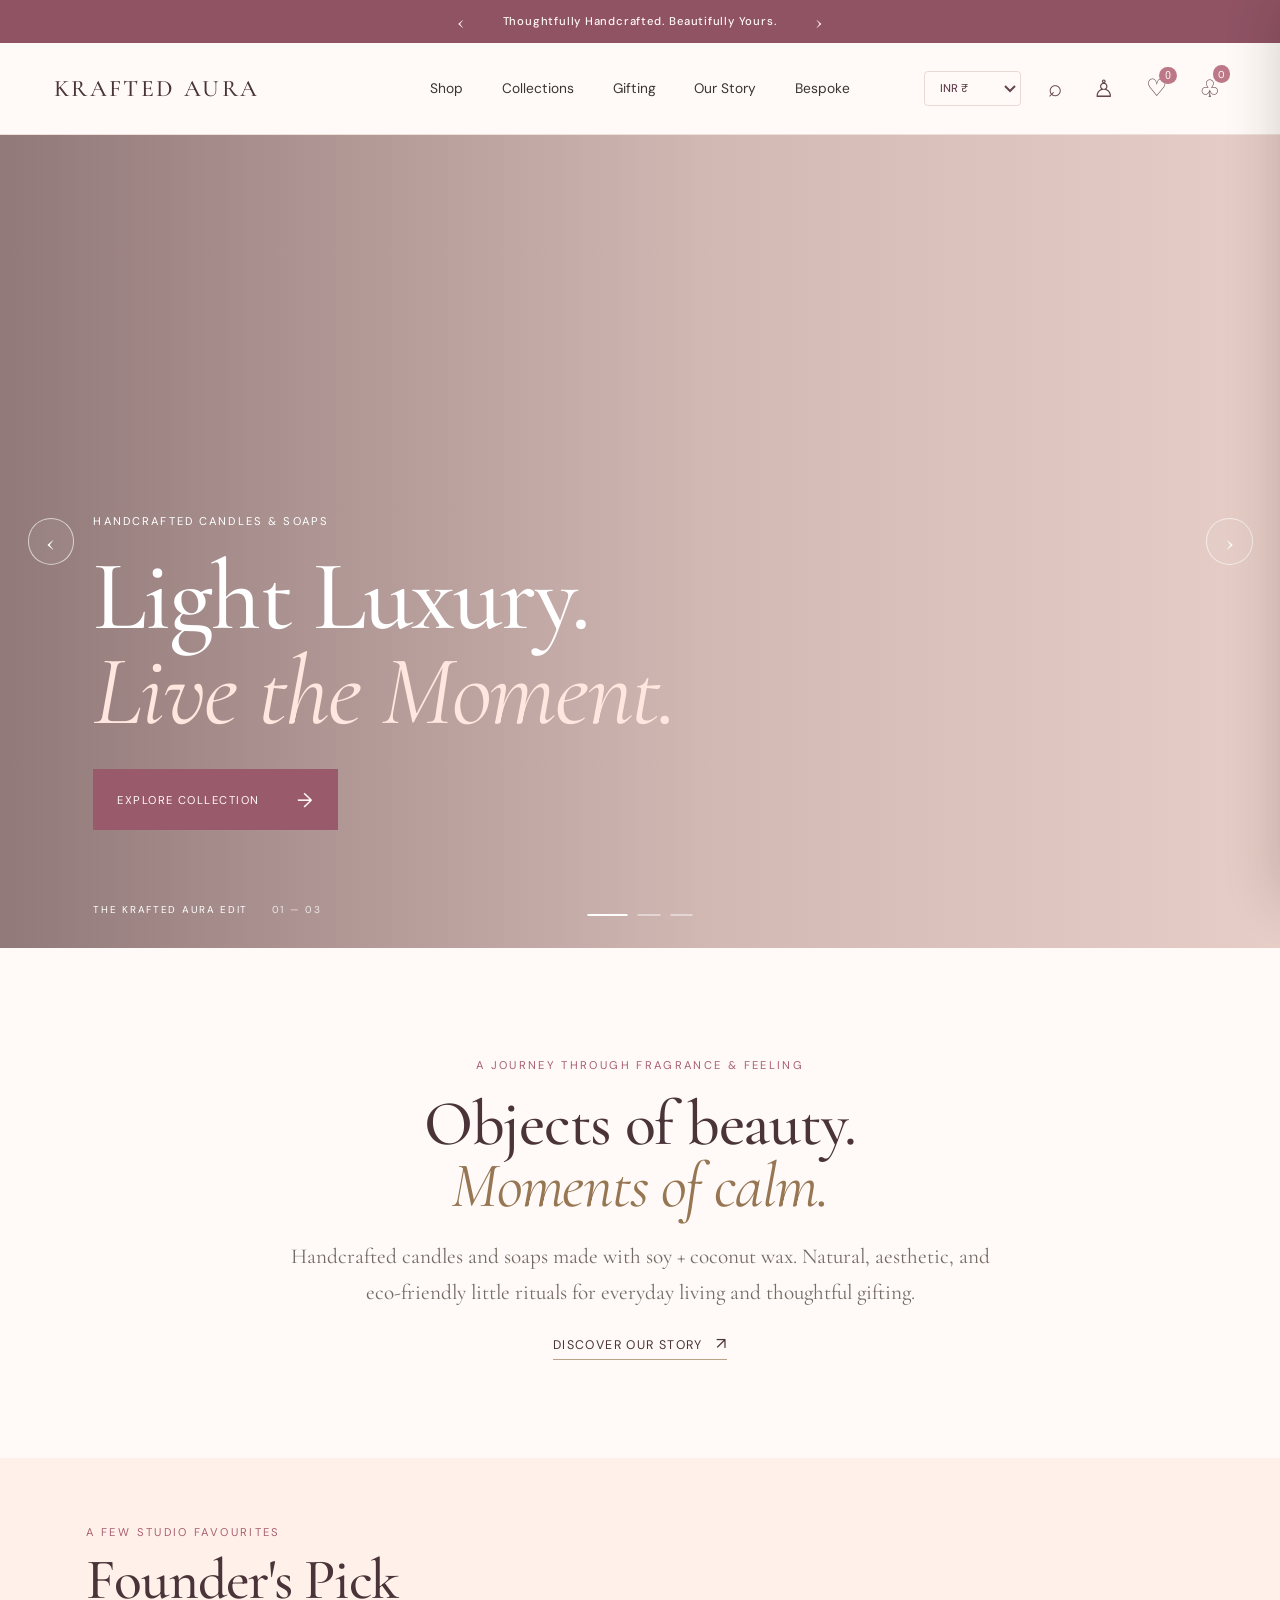
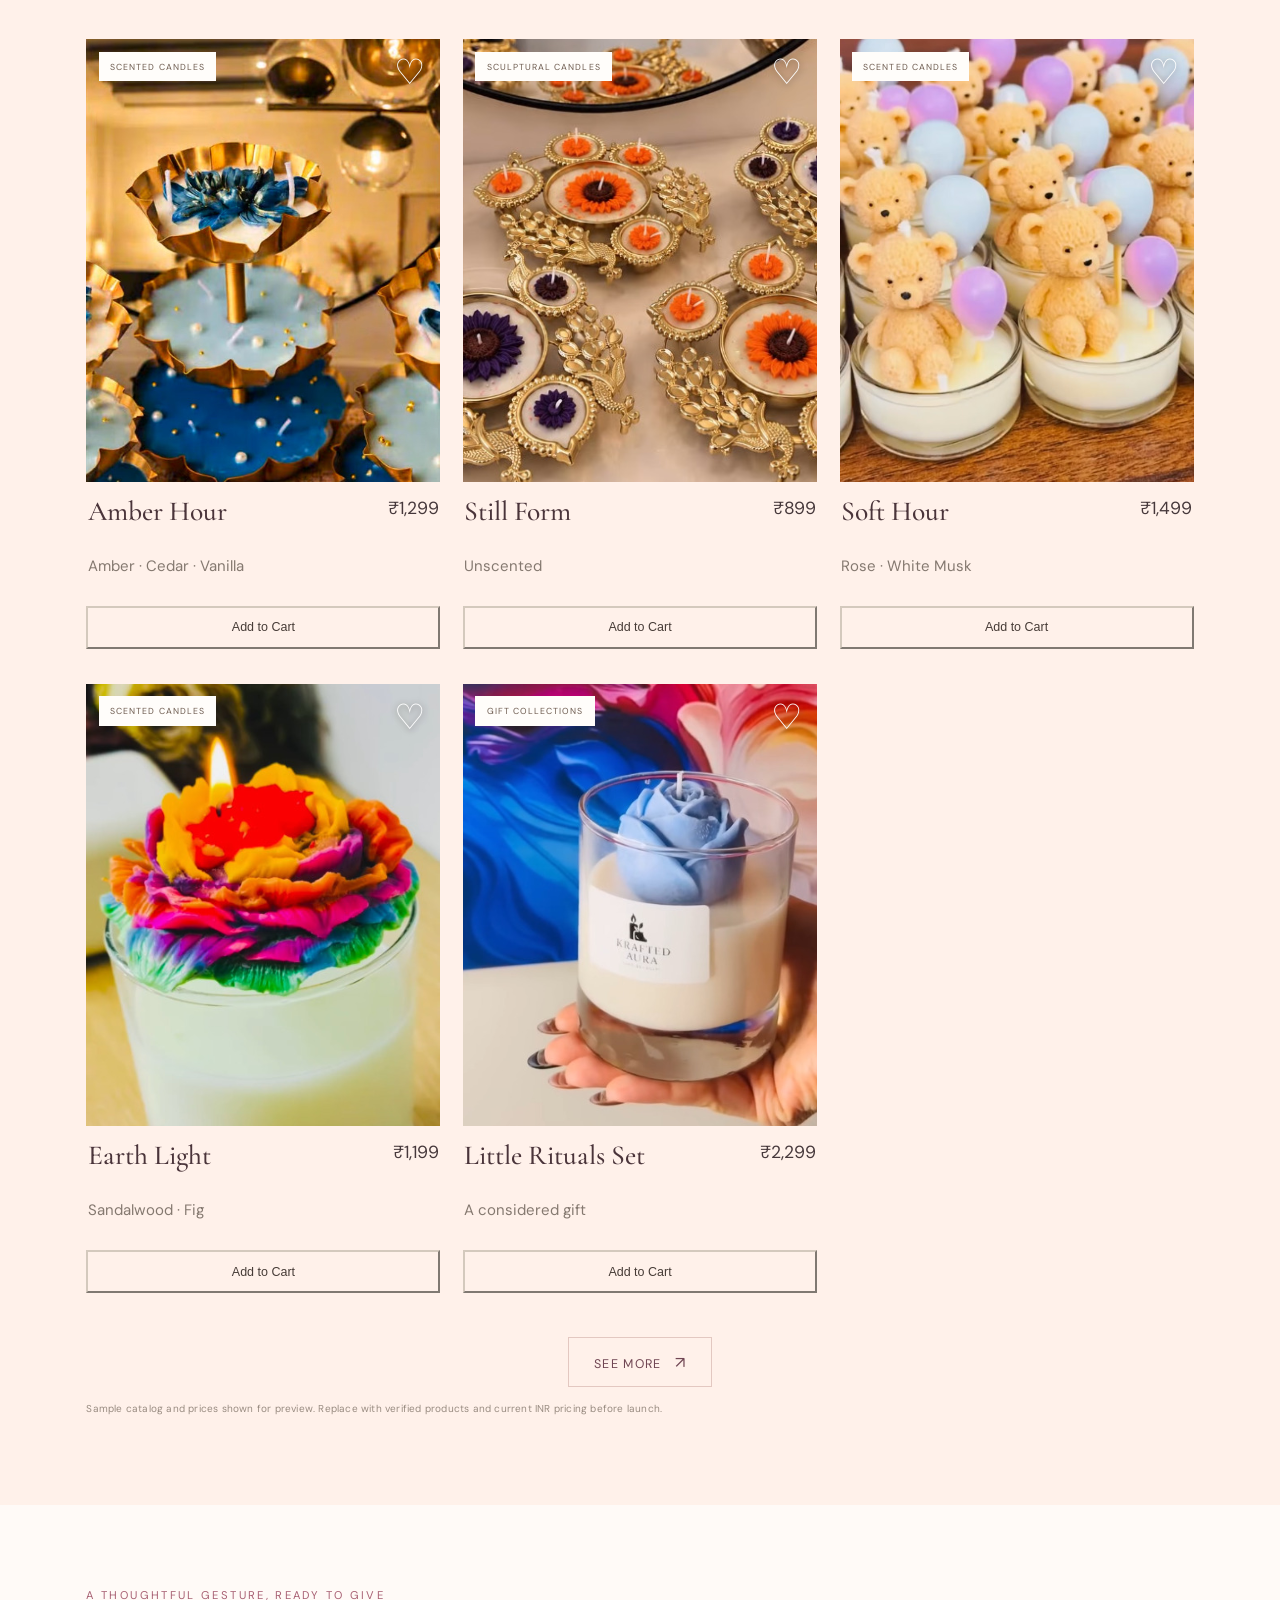
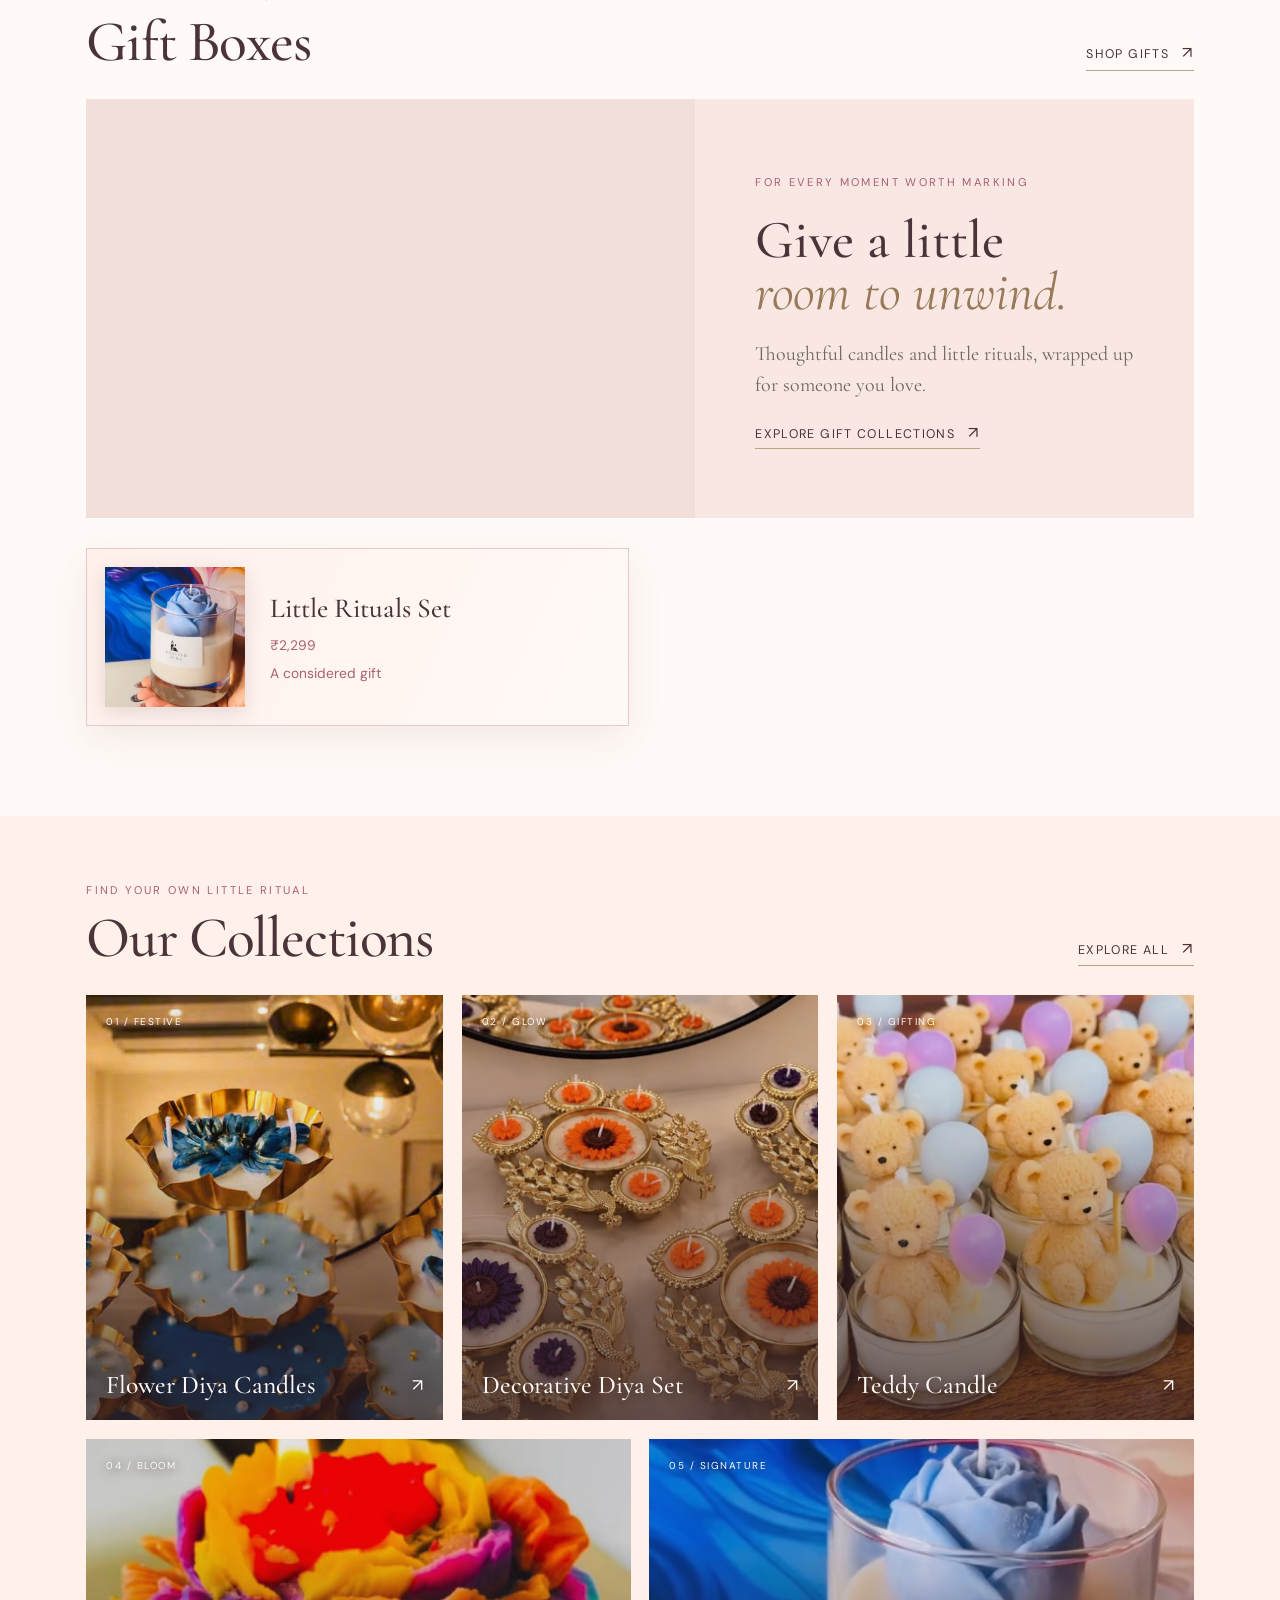
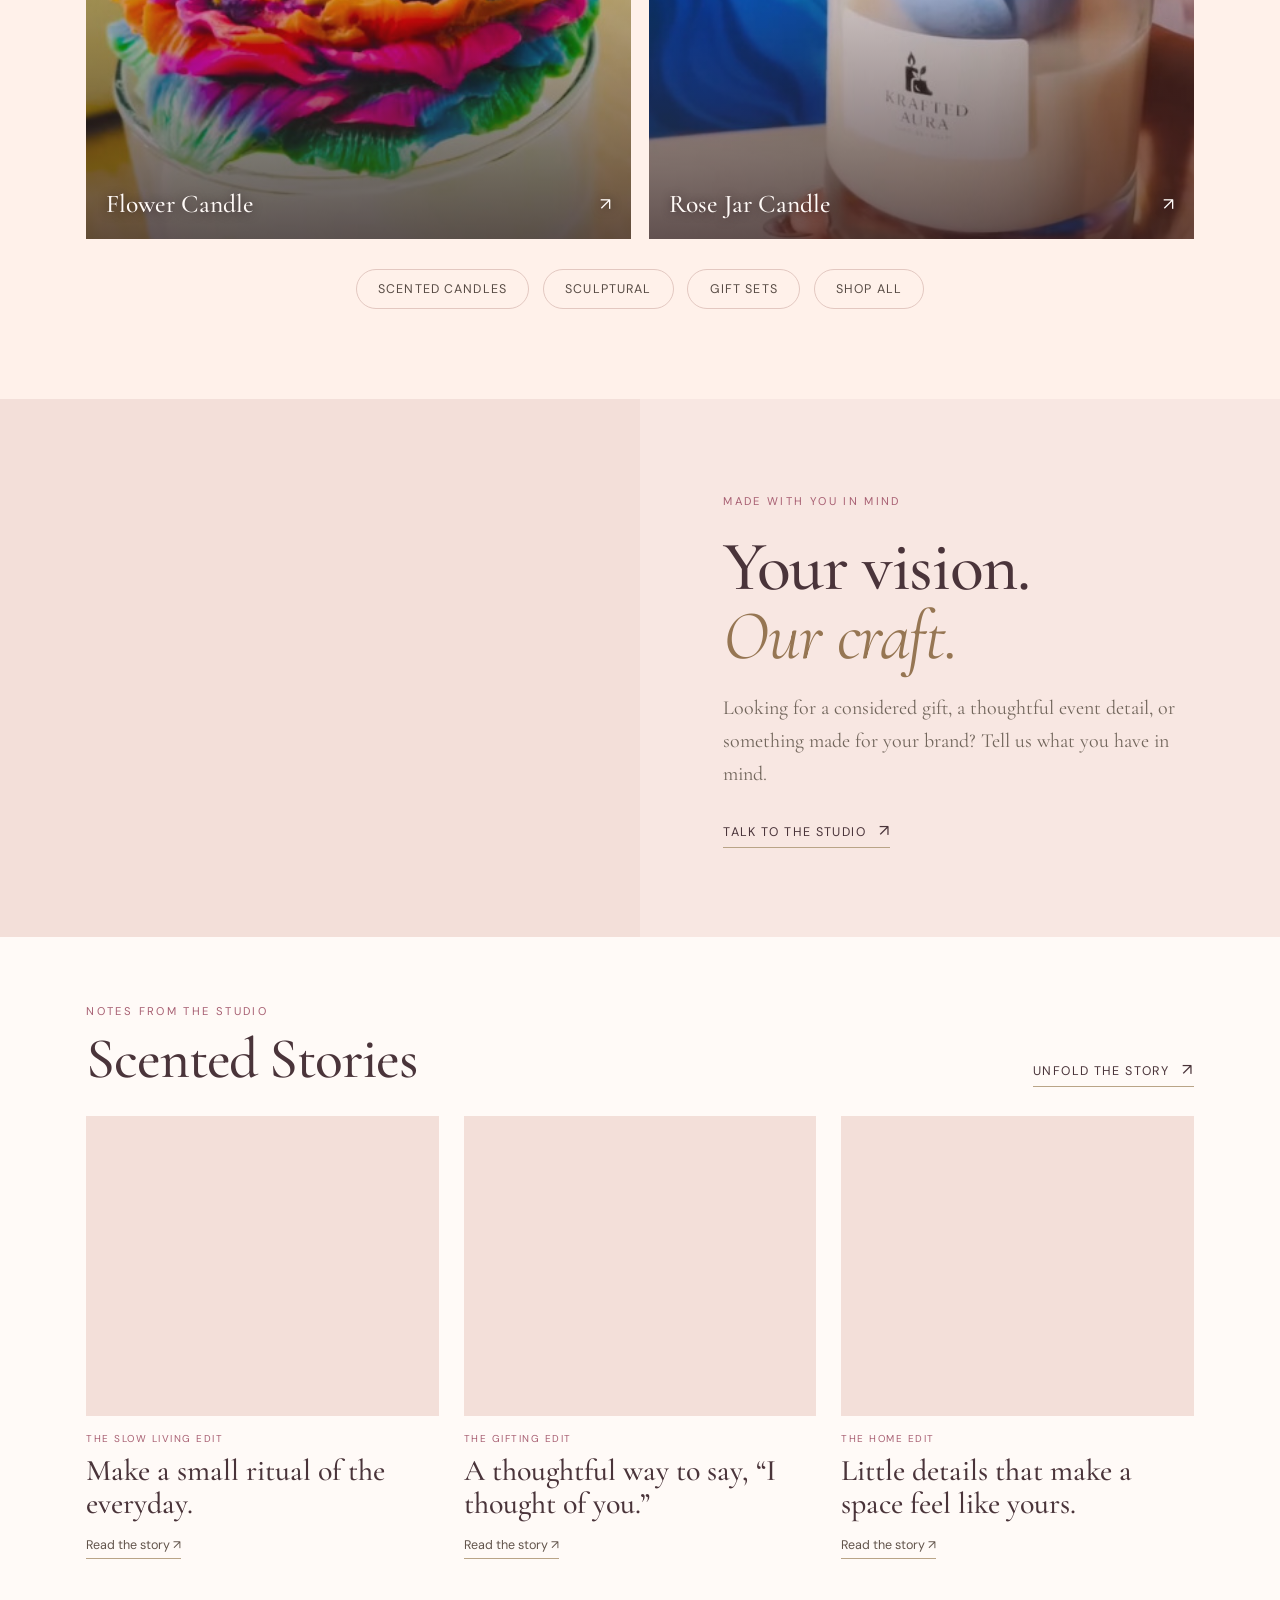
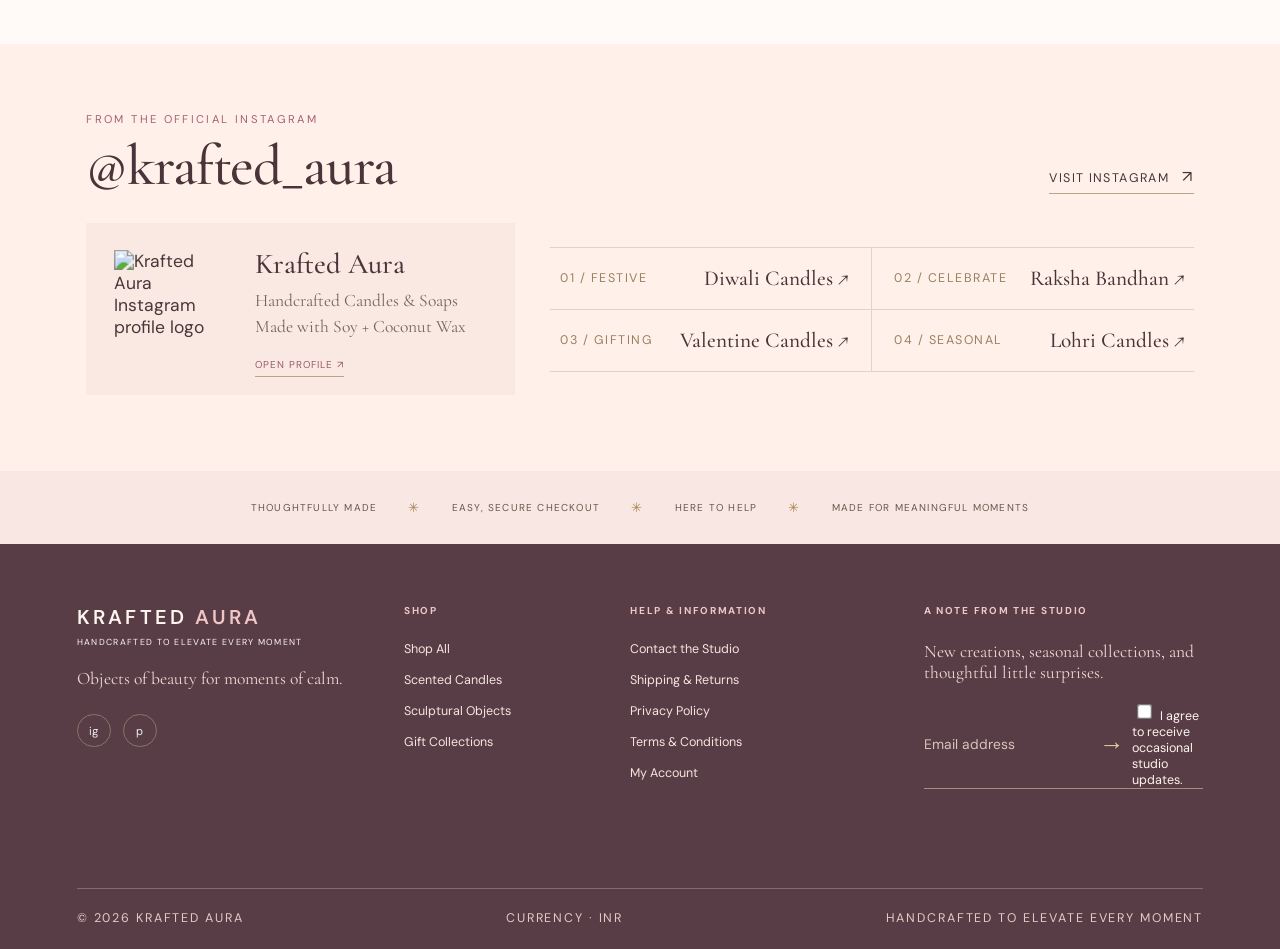
==== index.html @ 21a34f68 "Initial commit via Netlify [skip ci]" ====
<!doctype html>
<html lang="en"><head><meta charset="utf-8"><meta name="viewport" content="width=device-width,initial-scale=1"><meta name="theme-color" content="#fffdfa"><meta name="description" content="KRAFTED AURA candles and fragrance for beautiful spaces and meaningful moments."><title>KRAFTED AURA — Candles for the moments that matter</title><link rel="preconnect" href="https://fonts.googleapis.com"><link rel="preconnect" href="https://fonts.gstatic.com" crossorigin><link href="https://fonts.googleapis.com/css2?family=Cormorant+Garamond:wght@400;500;600&family=DM+Sans:wght@400;500;600&display=swap" rel="stylesheet"><link rel="stylesheet" href="styles.css"></head>
<body class="home-page">
  <div class="announcement"><button aria-label="Previous announcement">‹</button><span>Thoughtfully Handcrafted. Beautifully Yours.</span><button aria-label="Next announcement">›</button></div>
  <header class="nav-wrap"><button class="menu-toggle" aria-label="Open menu" aria-expanded="false">☰</button><a class="wordmark" href="index.html" aria-label="Krafted Aura home">KRAFTED <span>AURA</span></a><nav class="main-nav" aria-label="Main navigation"><a href="shop.html">Shop</a><a href="shop.html?category=Collections">Collections</a><a href="shop.html?category=Gift%20Collections">Gifting</a><a href="#story">Our Story</a><a href="#studio">Bespoke</a></nav><div class="nav-actions"><label class="currency-control"><span class="sr-only">Choose currency</span><select data-currency-switch aria-label="Choose currency"><option value="INR">INR ₹</option><option value="CAD">CAD $</option></select></label><button aria-label="Search" data-panel="search">⌕</button><a aria-label="Account" href="login.html" title="Account">♙</a><button aria-label="Wishlist" data-panel="wishlist">♡<i id="wish-count">0</i></button><a aria-label="Cart" href="cart.html">♧<i id="cart-count">0</i></a></div></header>
  <main id="top">
    <section class="home-hero" aria-label="Featured collection"><div class="hero-slide active" style="--hero-image:url('https://images.unsplash.com/photo-1603006905003-be475563bc59?auto=format&fit=crop&w=2000&q=90')"><div class="hero-content"><p>HANDCRAFTED CANDLES &amp; SOAPS</p><h1>Light Luxury.<br><em>Live the Moment.</em></h1><a class="hero-cta" href="shop.html">Explore Collection <span>→</span></a></div></div><div class="hero-slide" style="--hero-image:url('https://images.unsplash.com/photo-1602874801007-bd458bb1b8b6?auto=format&fit=crop&w=2000&q=90')"><div class="hero-content"><p>MADE WITH SOY + COCONUT WAX</p><h1>Your Space.<br><em>Your Kind of Calm.</em></h1><a class="hero-cta" href="#collections">Discover the Edit <span>→</span></a></div></div><div class="hero-slide" style="--hero-image:url('https://images.unsplash.com/photo-1604783408028-2d124726a3b1?auto=format&fit=crop&w=2000&q=85')"><div class="hero-content"><p>THOUGHTFUL THINGS, BEAUTIFULLY GIVEN</p><h1>Make Moments<br><em>Feel Like More.</em></h1><a class="hero-cta" href="shop.html?category=Gift%20Collections">Shop Gift Sets <span>→</span></a></div></div><button class="hero-arrow hero-prev" aria-label="Previous slide">‹</button><button class="hero-arrow hero-next" aria-label="Next slide">›</button><div class="hero-dots" aria-label="Slide selection"><button aria-label="Go to slide 1" class="active"></button><button aria-label="Go to slide 2"></button><button aria-label="Go to slide 3"></button></div><div class="hero-caption">THE KRAFTED AURA EDIT <span>01 — 03</span></div></section>
    <section class="intro-block" id="story"><p class="eyebrow">A JOURNEY THROUGH FRAGRANCE &amp; FEELING</p><h2>Objects of beauty.<br><em>Moments of calm.</em></h2><p>Handcrafted candles and soaps made with soy + coconut wax. Natural, aesthetic, and eco-friendly little rituals for everyday living and thoughtful gifting.</p><a class="under-link" href="#studio">Discover Our Story <span>↗</span></a></section>
    <section class="product-showcase founder-picks"><div class="store-section-head"><div><p class="eyebrow">A FEW STUDIO FAVOURITES</p><h2>Founder's Pick</h2></div></div><div class="product-layout" id="product-area"></div><div class="see-more-row"><a class="under-link" href="shop.html">See more <span>↗</span></a></div><p class="data-note">Sample catalog and prices shown for preview. Replace with verified products and current INR pricing before launch.</p></section>
    <section class="product-showcase gift-showcase"><div class="store-section-head"><div><p class="eyebrow">A THOUGHTFUL GESTURE, READY TO GIVE</p><h2>Gift Boxes</h2></div><a class="under-link" href="shop.html?category=Gift%20Collections">Shop gifts <span>↗</span></a></div><div class="gift-banner"><div class="gift-banner-photo"></div><div class="gift-banner-copy"><p class="eyebrow">FOR EVERY MOMENT WORTH MARKING</p><h3>Give a little<br><em>room to unwind.</em></h3><p>Thoughtful candles and little rituals, wrapped up for someone you love.</p><a class="under-link" href="shop.html?category=Gift%20Collections">Explore Gift Collections <span>↗</span></a></div></div><div class="gift-product-row" id="gift-products"></div></section>
    <section class="collection-showcase" id="collections"><div class="store-section-head"><div><p class="eyebrow">FIND YOUR OWN LITTLE RITUAL</p><h2>Our Collections</h2></div><a class="under-link" href="shop.html">Explore all <span>↗</span></a></div><div class="collection-tiles">
<a href="shop.html?category=Scented%20Candles" class="collection-tile ritual-tile" style="background-image:url('assests/1.jpg')"><span>01 / FESTIVE</span><b>Flower Diya Candles <i>↗</i></b></a>
<a href="shop.html?category=Gift%20Collections" class="collection-tile ritual-tile" style="background-image:url('assests/2.jpg')"><span>02 / GLOW</span><b>Decorative Diya Set <i>↗</i></b></a>
<a href="shop.html?category=Gift%20Collections" class="collection-tile ritual-tile" style="background-image:url('assests/3.jpg')"><span>03 / GIFTING</span><b>Teddy Candle <i>↗</i></b></a>
<a href="shop.html?category=Scented%20Candles" class="collection-tile ritual-tile" style="background-image:url('assests/4.jpg')"><span>04 / BLOOM</span><b>Flower Candle <i>↗</i></b></a>
<a href="shop.html?category=Scented%20Candles" class="collection-tile ritual-tile" style="background-image:url('assests/5.jpg')"><span>05 / SIGNATURE</span><b>Rose Jar Candle <i>↗</i></b></a>
</div><div class="collection-pills"><a href="shop.html?category=Scented%20Candles">Scented Candles</a><a href="shop.html?category=Sculptural%20Candles">Sculptural</a><a href="shop.html?category=Gift%20Collections">Gift Sets</a><a href="shop.html">Shop All</a></div></section>
    <section class="bespoke-block" id="studio"><div class="bespoke-photo"></div><div class="bespoke-copy"><p class="eyebrow">MADE WITH YOU IN MIND</p><h2>Your vision.<br><em>Our craft.</em></h2><p>Looking for a considered gift, a thoughtful event detail, or something made for your brand? Tell us what you have in mind.</p><a class="under-link" href="#footer">Talk to the Studio <span>↗</span></a></div></section>
    <section class="journal-section"><div class="store-section-head"><div><p class="eyebrow">NOTES FROM THE STUDIO</p><h2>Scented Stories</h2></div><a class="under-link" href="#journal">Unfold the Story <span>↗</span></a></div><div class="journal-grid" id="journal"><article><div class="journal-photo journal-one"></div><p>THE SLOW LIVING EDIT</p><h3>Make a small ritual of the everyday.</h3><a href="#story">Read the story ↗</a></article><article><div class="journal-photo journal-two"></div><p>THE GIFTING EDIT</p><h3>A thoughtful way to say, “I thought of you.”</h3><a href="#collections">Read the story ↗</a></article><article><div class="journal-photo journal-three"></div><p>THE HOME EDIT</p><h3>Little details that make a space feel like yours.</h3><a href="#collections">Read the story ↗</a></article></div></section>
    <section class="social-section"><div class="store-section-head"><div><p class="eyebrow">FROM THE OFFICIAL INSTAGRAM</p><h2>@krafted_aura</h2></div><a class="under-link" href="https://www.instagram.com/krafted_aura/" target="_blank" rel="noopener">Visit Instagram <span>↗</span></a></div><div class="instagram-highlights"><div class="instagram-profile-card"><img src="assests/logo-Photoroom.png" alt="Krafted Aura Instagram profile logo"><div><b>Krafted Aura</b><p>Handcrafted Candles &amp; Soaps<br>Made with Soy + Coconut Wax</p><a href="https://www.instagram.com/krafted_aura/" target="_blank" rel="noopener">Open profile ↗</a></div></div><div class="instagram-highlight-links"><a href="https://www.instagram.com/stories/highlights/17968559001160939/" target="_blank" rel="noopener"><span>01 / FESTIVE</span><b>Diwali Candles ↗</b></a><a href="https://www.instagram.com/stories/highlights/18387717034201949/" target="_blank" rel="noopener"><span>02 / CELEBRATE</span><b>Raksha Bandhan ↗</b></a><a href="https://www.instagram.com/stories/highlights/18092850838939142/" target="_blank" rel="noopener"><span>03 / GIFTING</span><b>Valentine Candles ↗</b></a><a href="https://www.instagram.com/stories/highlights/18123529723549367/" target="_blank" rel="noopener"><span>04 / SEASONAL</span><b>Lohri Candles ↗</b></a></div></div></section>
  </main>
  <div class="service-strip"><span>Thoughtfully made</span><i>✳</i><span>Easy, secure checkout</span><i>✳</i><span>Here to help</span><i>✳</i><span>Made for meaningful moments</span></div>
  <footer id="footer"><div class="footer-main"><div><a class="wordmark footer-mark" href="#top">KRAFTED <span>AURA</span><small>HANDCRAFTED TO ELEVATE EVERY MOMENT</small></a><p>Objects of beauty for moments of calm.</p><div class="socials"><a href="#footer" aria-label="Instagram">ig</a><a href="#footer" aria-label="Pinterest">p</a></div></div><div><h4>SHOP</h4><a href="shop.html">Shop All</a><a href="shop.html?category=Scented%20Candles">Scented Candles</a><a href="shop.html?category=Sculptural%20Candles">Sculptural Objects</a><a href="shop.html?category=Gift%20Collections">Gift Collections</a></div><div><h4>HELP &amp; INFORMATION</h4><a href="#footer">Contact the Studio</a><a href="#footer">Shipping &amp; Returns</a><a href="#footer">Privacy Policy</a><a href="#footer">Terms &amp; Conditions</a><a href="login.html">My Account</a></div><div><h4>A NOTE FROM THE STUDIO</h4><p>New creations, seasonal collections, and thoughtful little surprises.</p><form class="footer-form" id="footer-newsletter"><input type="email" placeholder="Email address" aria-label="Email address" required><button aria-label="Subscribe">→</button><label class="footer-consent"><input type="checkbox" required> I agree to receive occasional studio updates.</label></form><p class="footer-message" aria-live="polite"></p></div></div><div class="footer-bottom"><span>© 2026 KRAFTED AURA</span><span>CURRENCY · <span data-currency-code>INR</span></span><span>HANDCRAFTED TO ELEVATE EVERY MOMENT</span></div></footer>
  <div class="panel-backdrop" hidden></div><aside class="side-panel" aria-live="polite" aria-label="Store panel"><button class="panel-close" aria-label="Close">×</button><div class="panel-content"></div></aside>
  <script src="catalog.js"></script><script src="currency.js"></script><script src="app.js"></script><script src="home.js"></script>
</body></html>
---- styles.css ----
:root{--ivory:#f8f5ef;--cream:#eee6da;--gold:#c5a46d;--taupe:#b6a38d;--espresso:#35271f;--ink:#302720;--serif:'Cormorant Garamond',Georgia,serif;--sans:'DM Sans',Arial,sans-serif}*{box-sizing:border-box}html{scroll-behavior:smooth}body{margin:0;background:var(--ivory);color:var(--ink);font-family:var(--sans);font-size:14px;-webkit-font-smoothing:antialiased}.announcement{height:32px;background:var(--espresso);color:#f5eee3;text-align:center;font-size:10px;letter-spacing:.12em;padding:9px}.nav-wrap{height:90px;display:flex;align-items:center;padding:0 5.2%;gap:45px;background:var(--ivory);border-bottom:1px solid #e6dfd5;position:sticky;top:0;z-index:10}.wordmark{text-decoration:none;color:var(--espresso);font-size:16px;letter-spacing:.16em;font-weight:600;white-space:nowrap}.wordmark span{color:#876e4f}.wordmark small{display:block;font-size:7px;letter-spacing:.21em;margin-top:5px;text-align:center}.main-nav{display:flex;gap:28px;margin:auto;font-size:11px}.main-nav a,.nav-actions a{color:inherit;text-decoration:none}.main-nav a{transition:color .2s}.main-nav a:hover,.footer-main a:hover{color:var(--gold)}.nav-actions{display:flex;gap:16px;align-items:center}.nav-actions button,.nav-actions a{border:0;background:none;color:var(--espresso);font-size:21px;cursor:pointer;text-decoration:none;position:relative;padding:4px}.nav-actions i{position:absolute;font-style:normal;font-size:8px;top:-2px;right:-3px;color:#fff;background:var(--espresso);width:14px;height:14px;border-radius:50%;display:grid;place-items:center}.menu-toggle{display:none;background:none;border:0;font-size:21px}.hero{min-height:590px;display:grid;grid-template-columns: .83fr 1.17fr;padding-left:9.4%;background:var(--ivory)}.hero-copy{position:relative;padding:87px 45px 48px 0}.eyebrow{font-size:9px;letter-spacing:.21em;color:#8c7354;margin:0 0 20px}.hero h1{font:500 clamp(46px,5.5vw,76px)/.93 var(--serif);letter-spacing:-.035em;margin:0 0 24px;color:var(--espresso)}h1 em,h2 em{font-weight:400;color:#927959}.intro{font-size:12px;line-height:1.85;max-width:335px;color:#6f675e}.hero-links{display:flex;align-items:center;gap:25px;margin-top:32px}.button{display:inline-flex;align-items:center;gap:22px;padding:15px 18px;text-transform:uppercase;text-decoration:none;font-size:9px;letter-spacing:.09em;transition:transform .25s,background .25s}.button:hover{transform:translateY(-2px)}.button span{font-size:15px}.dark{background:var(--espresso);color:#fff}.dark:hover{background:#574437}.text-link{font-size:10px;text-decoration:none;color:var(--espresso);border-bottom:1px solid #baa98e;padding-bottom:4px}.text-link span{margin-left:4px}.handmade{margin-top:70px;font-size:8px;letter-spacing:.18em;color:#897f73}.handmade b{color:var(--gold);margin:0 5px}.hero-index{position:absolute;bottom:28px;right:32px;font-size:9px;letter-spacing:.1em;color:#8b8176}.hero-index span{color:var(--gold);margin:0 6px}.image{background-size:cover;background-position:center;background-color:#d8caba}.hero-image{position:relative;min-height:590px;background-image:linear-gradient(0deg,rgba(44,32,22,.18),transparent 35%),url('https://images.unsplash.com/photo-1603006905003-be475563bc59?auto=format&fit=crop&w=2000&q=90');background-position:center 54%}.image-note{position:absolute;bottom:35px;left:36px;color:white;text-shadow:0 1px 10px #3e3025}.image-note span,.feature-caption span{font-size:8px;letter-spacing:.18em;display:block;margin-bottom:8px}.image-note b,.feature-caption b{font:500 22px var(--serif)}.image-stamp{position:absolute;right:25px;top:25px;border:1px solid #fff9;color:#fff;border-radius:50%;width:66px;height:66px;display:grid;place-content:center;text-align:center;font:600 12px var(--serif);letter-spacing:.12em}.image-stamp span{font:8px var(--sans);letter-spacing:.2em}.brand-strip{height:105px;display:flex;align-items:center;justify-content:center;gap:46px;border-bottom:1px solid #e7dfd4;color:#675e54;font:500 17px var(--serif)}.brand-strip i{width:4px;height:4px;background:var(--gold);border-radius:50%}.section{padding:100px 9.4%}.section-head{display:flex;align-items:end;justify-content:space-between;margin-bottom:35px}.section h2,.story h2,.reviews h2,.newsletter h2,.manifesto h2{font:500 clamp(40px,4.2vw,58px)/.94 var(--serif);letter-spacing:-.025em;color:var(--espresso);margin:0}.section-head>p{font:17px/1.5 var(--serif);color:#7b7064;margin:0 5% 4px 0}.collection-grid{display:grid;grid-template-columns:1.05fr .9fr 1fr;gap:22px;align-items:start}.collection-card{text-decoration:none;color:var(--espresso)}.card-two{margin-top:42px}.card-three{margin-top:12px}.collection-image{height:350px;position:relative;transition:background-size .5s}.collection-image:after,.mood-card:after{content:"";position:absolute;inset:0;background:linear-gradient(0deg,rgba(35,27,22,.29),transparent 42%)}.collection-image span{position:absolute;z-index:1;top:17px;left:17px;color:white;font-size:8px;letter-spacing:.15em}.card-one .collection-image{background-image:url('https://images.unsplash.com/photo-1602874801007-bd458bb1b8b6?auto=format&fit=crop&w=2000&q=90')}.card-two .collection-image{height:395px;background-image:url('https://images.unsplash.com/photo-1603006905003-be475563bc59?auto=format&fit=crop&w=2000&q=90');background-position:52%}.card-three .collection-image{background-image:url('https://images.unsplash.com/photo-1603006905003-be475563bc59?auto=format&fit=crop&w=2000&q=90')}.collection-title{display:flex;align-items:baseline;justify-content:space-between;gap:8px;padding:15px 2px}.collection-title h3{font:500 25px var(--serif);margin:0}.collection-title span{font-size:9px;white-space:nowrap;border-bottom:1px solid var(--gold);padding-bottom:4px}.feature-products{background:#f1ece3}.product-layout{display:grid;grid-template-columns:1.25fr .75fr;min-height:440px;gap:70px;align-items:center}.product-feature{height:440px;position:relative;background-image:url('https://images.unsplash.com/photo-1602874801007-bd458bb1b8b6?auto=format&fit=crop&w=2000&q=90')}.feature-caption{position:absolute;bottom:26px;left:28px;color:#fff;text-shadow:0 1px 8px #333}.catalog-empty{max-width:290px}.gold-line{display:block;width:42px;border-top:1px solid var(--gold);margin-bottom:25px}.catalog-empty h3{font:500 35px/.98 var(--serif);margin:0 0 14px}.catalog-empty p,.story-copy>p:not(.eyebrow),.newsletter>div>p:not(.eyebrow){font-size:11px;line-height:1.9;color:#756b60}.catalog-empty .text-link{display:inline-block;margin-top:10px}.story{display:grid;grid-template-columns:1fr 1fr;min-height:560px;background:var(--cream)}.story-image{min-height:560px;background-image:url('https://images.unsplash.com/photo-1603006905003-be475563bc59?auto=format&fit=crop&w=2000&q=90');background-position:53%}.image-label{display:inline-block;margin:27px;color:white;font-size:8px;letter-spacing:.16em}.story-copy{padding:105px 12% 50px}.story-copy h2{margin-bottom:25px}.story-copy>p:not(.eyebrow){max-width:350px;margin-bottom:28px}.story-number{margin-top:86px;font-size:8px;letter-spacing:.16em;color:#887d70}.story-number b{color:#ad9065;font-weight:400}.mood{padding-bottom:80px}.mood-grid{display:grid;grid-template-columns:repeat(4,1fr);gap:15px}.mood-card{height:300px;position:relative;text-decoration:none;color:white;display:flex;flex-direction:column;justify-content:space-between;padding:17px}.mood-card:after{inset:0;transition:background .3s}.mood-card:hover:after{background:linear-gradient(0deg,rgba(35,27,22,.5),rgba(35,27,22,.05))}.mood-card>*{position:relative;z-index:1}.mood-card>span{font-size:8px;letter-spacing:.13em}.mood-card>b{font:500 24px var(--serif);display:flex;justify-content:space-between;align-items:center}.mood-card i{font:normal 14px var(--sans)}.mood-a{background-image:url('https://images.unsplash.com/photo-1602874801007-bd458bb1b8b6?auto=format&fit=crop&w=2000&q=90')}.mood-b{background-image:url('https://images.unsplash.com/photo-1603006905003-be475563bc59?auto=format&fit=crop&w=2000&q=90')}.mood-c{background-image:url('https://images.unsplash.com/photo-1603006905003-be475563bc59?auto=format&fit=crop&w=2000&q=90')}.mood-d{background-image:url('https://images.unsplash.com/photo-1602874801007-bd458bb1b8b6?auto=format&fit=crop&w=2000&q=90')}.data-note{font-size:9px;color:#8d8175;margin-top:14px}.manifesto{min-height:490px;background-image:linear-gradient(90deg,rgba(33,26,21,.67),rgba(33,26,21,.12)),url('https://images.unsplash.com/photo-1603006905003-be475563bc59?auto=format&fit=crop&w=2000&q=90');background-position:center 58%;display:flex;align-items:center;padding:60px 13%;color:white}.manifesto>div{max-width:520px}.manifesto .eyebrow{color:#e2ceb0}.manifesto h2{color:#fff;font-size:62px}.manifesto h2 em{color:#e0c79e}.manifesto>div>p:not(.eyebrow){font:18px var(--serif);margin:16px 0 25px;color:#f2e9dc}.light{background:var(--ivory);color:var(--espresso)}.reviews{text-align:center;padding-top:100px;padding-bottom:95px}.reviews h2{font-size:48px}.sample-review{margin:35px auto 0;max-width:520px;padding:27px;border-top:1px solid #dfd4c5;border-bottom:1px solid #dfd4c5}.sample-review span{font-size:8px;color:#947d5e;letter-spacing:.16em}.sample-review blockquote{font:italic 24px/1.3 var(--serif);margin:16px 0;color:#55483b}.sample-review b{font-size:8px;letter-spacing:.16em;font-weight:500}.newsletter{padding:65px 12%;display:flex;justify-content:space-between;align-items:center;gap:60px;background:#eee7dc}.newsletter h2{font-size:44px}.newsletter>div>p:not(.eyebrow){max-width:380px}.signup{width:min(400px,45%)}.email-row,.footer-form{display:flex;border-bottom:1px solid #8e7f6b}.email-row input,.footer-form input{background:none;border:0;padding:12px 0;flex:1;outline:none;font:11px var(--sans);color:var(--espresso)}.email-row button,.footer-form button{background:none;border:0;font-size:20px;color:var(--espresso);cursor:pointer}.consent{display:flex;align-items:center;gap:8px;font-size:8px;color:#74695c;margin-top:12px}.consent input{accent-color:var(--espresso)}.form-message,.footer-message{font-size:10px;min-height:14px;color:#5c6d50}footer{background:var(--espresso);color:#e9dfd1;padding:58px 9.4% 20px}.footer-main{display:grid;grid-template-columns:1.3fr .8fr .9fr 1.1fr;gap:55px;padding-bottom:45px}.footer-mark{display:inline-block;color:#f1e8dd}.footer-mark span{color:#d1b782}.footer-main h4{font-size:8px;letter-spacing:.17em;color:#c5a46d;margin:0 0 19px}.footer-main>div>a:not(.wordmark){display:block;text-decoration:none;color:#ded3c4;font-size:10px;margin:0 0 12px}.footer-main p{font:13px var(--serif);color:#c5b9aa}.socials{display:flex;gap:10px;margin-top:20px}.socials a{border:1px solid #85776a;color:#eee;text-decoration:none;border-radius:50%;width:27px;height:27px;display:grid;place-items:center;font-size:9px}.footer-form{border-color:#827467}.footer-form input{color:white}.footer-form button{color:#e0c99f}.footer-bottom{border-top:1px solid #5c4c40;padding-top:17px;display:flex;justify-content:space-between;font-size:8px;letter-spacing:.14em;color:#bcae9e}.panel-backdrop{position:fixed;inset:0;background:#1d1712a8;z-index:20}.side-panel{position:fixed;z-index:21;right:0;top:0;bottom:0;width:min(410px,92vw);background:var(--ivory);padding:75px 32px 30px;transform:translateX(102%);transition:transform .3s;box-shadow:-10px 0 40px #241a1230}.side-panel.open{transform:none}.panel-close{position:absolute;right:25px;top:20px;border:0;background:none;font-size:30px;cursor:pointer;color:var(--espresso)}.panel-content h2{font:40px var(--serif)}.panel-content p{font-size:12px;line-height:1.7;color:#75695d}.panel-content input{width:100%;padding:13px;border:1px solid #d7cabc;background:transparent;margin-top:12px}.sr-only{position:absolute;width:1px;height:1px;overflow:hidden;clip:rect(0,0,0,0)}
@media(max-width:1050px){.nav-wrap{gap:22px;padding:0 4%}.main-nav{gap:15px}.main-nav a{font-size:10px}.hero{padding-left:6%;grid-template-columns:.9fr 1.1fr}.hero-copy{padding-top:78px}.section{padding-left:6%;padding-right:6%}.collection-image{height:300px}.card-two .collection-image{height:345px}.product-layout{gap:35px}.mood-card{height:260px}.mood-card>b{font-size:20px}.footer-main{gap:28px}}
@media(max-width:720px){.announcement{height:30px;font-size:9px}.nav-wrap{height:70px;padding:0 5%;justify-content:space-between}.wordmark{font-size:14px}.wordmark small{font-size:6px}.menu-toggle{display:block;order:3}.nav-actions{gap:8px;margin-left:auto}.nav-actions button,.nav-actions a{font-size:19px}.main-nav{display:none;position:absolute;top:69px;left:0;right:0;background:var(--ivory);padding:20px 7%;box-shadow:0 12px 15px #35271f12;flex-direction:column;gap:18px}.main-nav.open{display:flex}.hero{display:flex;flex-direction:column-reverse;padding:0}.hero-image{min-height:360px}.hero-copy{padding:52px 8% 65px}.hero h1{font-size:53px}.hero-index{right:8%;bottom:22px}.handmade{margin-top:52px}.brand-strip{height:auto;padding:23px 6%;gap:11px;flex-wrap:wrap;font-size:14px}.brand-strip i{width:3px;height:3px}.section{padding:66px 7%}.section-head{align-items:start;flex-direction:column;gap:15px;margin-bottom:25px}.section-head>p{margin:0;font-size:15px}.section h2{font-size:44px}.collection-grid{grid-template-columns:1fr 1fr;gap:20px 14px}.card-two,.card-three{margin-top:0}.card-two{padding-top:28px}.card-three{grid-column:1/3;width:72%;justify-self:center}.collection-image,.card-two .collection-image{height:260px}.card-three .collection-image{height:290px}.collection-title{display:block;padding-top:10px}.collection-title h3{font-size:22px}.collection-title span{display:inline-block;margin-top:7px}.product-layout{grid-template-columns:1fr;gap:25px}.product-feature{height:330px}.catalog-empty{padding:10px 0}.story{grid-template-columns:1fr}.story-image{min-height:340px}.story-copy{padding:55px 8% 45px}.story-copy h2{font-size:48px}.story-number{margin-top:45px}.mood-grid{grid-template-columns:1fr 1fr;gap:10px}.mood-card{height:230px;padding:12px}.mood-card>b{font-size:20px}.manifesto{min-height:430px;padding:48px 8%;background-position:58%}.manifesto h2{font-size:50px}.reviews{padding-top:65px;padding-bottom:65px}.reviews h2{font-size:43px}.newsletter{padding:55px 8%;display:block}.newsletter h2{font-size:40px}.signup{width:100%;margin-top:25px}.footer-main{grid-template-columns:1fr 1fr;gap:35px 25px}footer{padding:48px 7% 18px}.footer-bottom{gap:12px;flex-wrap:wrap;font-size:7px}.image-note{left:22px;bottom:24px}}
@media(max-width:390px){.hero h1{font-size:46px}.nav-actions{gap:4px}.nav-actions button,.nav-actions a{font-size:17px}.collection-image,.card-two .collection-image{height:220px}.mood-card{height:195px}.mood-card>b{font-size:18px}.footer-main{gap:30px 15px}}
@media(prefers-reduced-motion:reduce){*,*::before,*::after{scroll-behavior:auto!important;transition:none!important;animation:none!important}}
/* Balanced editorial product feature: generous lead image with readable supporting cards. */
.product-layout{grid-template-columns:minmax(0,1.08fr) minmax(0,.92fr);gap:38px;align-items:stretch}
.product-feature{height:auto;min-height:500px}
.product-list{grid-template-columns:repeat(2,minmax(0,1fr));gap:22px 16px;align-content:center}
.mini-image{height:195px}
@media(max-width:1050px) and (min-width:721px){.product-layout{grid-template-columns:minmax(0,1fr) minmax(0,.95fr);gap:26px}.product-feature{min-height:455px}.mini-image{height:165px}}
@media(max-width:720px){.product-layout{grid-template-columns:1fr;gap:25px}.product-feature{height:330px;min-height:330px}.product-list{grid-template-columns:repeat(2,minmax(0,1fr));gap:14px 12px}.mini-image{height:170px}}
/* Refined signature-products composition */
.feature-products{padding-top:92px;padding-bottom:96px;background:#f3eee6}
.feature-products .section-head{margin-bottom:30px;align-items:end}
.feature-products .section-head .eyebrow{margin-bottom:13px}
.feature-products .section-head h2{font-size:clamp(44px,4.4vw,60px)}
.feature-products .section-head>.text-link{font-size:10px;margin-bottom:8px}
.product-layout{grid-template-columns:minmax(0,1.35fr) minmax(310px,.85fr);gap:52px;align-items:stretch}
.product-feature{position:relative;min-height:570px;height:auto;background-position:center 48%;overflow:hidden}
.product-feature:after{content:"";position:absolute;inset:45% 0 0;background:linear-gradient(0deg,rgba(31,24,19,.56),transparent);pointer-events:none}
.product-hit{position:absolute;inset:0;z-index:1}
.feature-caption{left:32px;bottom:32px;z-index:2}
.feature-caption span{letter-spacing:.2em;margin-bottom:10px}
.feature-caption b{font-size:28px}
.product-feature .quick-button,.product-feature .wish-button{z-index:3}
.product-list{display:grid;grid-template-columns:1fr;gap:0;align-content:stretch}
.mini-product{display:grid;grid-template-columns:116px minmax(0,1fr);grid-template-rows:1fr auto;gap:5px 16px;align-items:center;padding:13px 0;border-bottom:1px solid #dcd2c5}
.mini-product:first-child{padding-top:0}
.mini-product:last-child{border-bottom:0}
.mini-image{grid-column:1;grid-row:1/3;width:116px;height:145px;background-position:center;overflow:hidden}
.mini-info{grid-column:2;grid-row:1;display:flex;flex-direction:column;align-items:flex-start;gap:5px;margin:0;align-self:end}
.mini-info h3{font-size:23px;line-height:1.05}
.mini-info h3 a{color:var(--espresso);text-decoration:none}
.mini-info span{font-size:9px;letter-spacing:.03em}
.mini-info>b{font-size:11px;margin-top:4px}
.mini-product .add-button{grid-column:2;grid-row:2;justify-self:start;width:auto;padding:8px 12px;border-color:#b5a58f;font-size:8px;letter-spacing:.12em}
.feature-products .data-note{margin-top:16px;letter-spacing:.02em}
@media(max-width:1050px) and (min-width:721px){.product-layout{grid-template-columns:minmax(0,1.15fr) minmax(285px,.85fr);gap:28px}.product-feature{min-height:520px}.mini-product{grid-template-columns:96px minmax(0,1fr);gap:5px 12px}.mini-image{width:96px;height:138px}}
@media(max-width:720px){.feature-products{padding-top:65px;padding-bottom:66px}.feature-products .section-head{gap:16px}.product-layout{grid-template-columns:1fr;gap:20px}.product-feature{min-height:360px;height:360px}.product-list{grid-template-columns:1fr;gap:0}.mini-product{grid-template-columns:104px minmax(0,1fr);gap:6px 14px;padding:12px 0}.mini-image{width:104px;height:132px}.mini-info h3{font-size:22px}.mini-product .add-button{width:auto;justify-self:start}}
/* KRAFTED AURA storefront refresh — reference-led, editorial Shopify-style layout */
:root{--ivory:#fffdfa;--cream:#f6f1eb;--espresso:#34201d;--ink:#302827;--gold:#a88654;--taupe:#b6a38d;--serif:'Cormorant Garamond',Georgia,serif;--sans:'DM Sans',Arial,sans-serif}
body{background:var(--ivory);color:var(--ink);font-family:var(--sans)}
.announcement{height:34px;background:#4b100f;color:#fff8f1;display:flex;justify-content:center;align-items:center;gap:24px;padding:0 8px;font-size:9px;font-weight:500;letter-spacing:.07em}.announcement button{border:0;background:transparent;color:#fff8f1;font:20px var(--serif);cursor:pointer;line-height:1}
.nav-wrap{height:74px;padding:0 4.2%;display:grid;grid-template-columns:1fr auto 1fr;gap:28px;background:#fffdfa;border-bottom:1px solid #ece7e2;position:sticky;top:0}
.nav-wrap .wordmark{grid-column:1;grid-row:1;font:500 19px var(--serif);letter-spacing:.1em;text-align:left}.nav-wrap .wordmark span{color:inherit}.nav-wrap .wordmark small{display:none}.main-nav{grid-column:2;grid-row:1;gap:31px;font-size:11px;white-space:nowrap}.main-nav a{color:#393332}.nav-actions{grid-column:3;grid-row:1;justify-self:end;gap:17px}.nav-actions button,.nav-actions a{font-size:19px}.currency-label{font-size:9px;color:#5f5854;white-space:nowrap}.menu-toggle{grid-column:1;grid-row:1;display:none}
.home-hero{height:min(650px,calc(100vh - 108px));min-height:480px;position:relative;overflow:hidden;background:#b8a48e}.hero-slide{position:absolute;inset:0;display:flex;align-items:flex-end;opacity:0;transition:opacity .8s}.hero-slide.active{opacity:1;z-index:1}.hero-slide:before{content:"";position:absolute;inset:0;background-image:linear-gradient(90deg,rgba(25,18,17,.55),rgba(25,18,17,.15) 56%,rgba(25,18,17,.03)),var(--hero-image);background-size:cover;background-position:center 54%;transform:scale(1.01)}.hero-content{position:relative;z-index:1;margin:0 0 94px 7.3%;max-width:560px;color:#fff}.hero-content>p{font-size:9px;letter-spacing:.19em;margin:0 0 17px}.hero-content h1{font:500 clamp(48px,6.2vw,82px)/.95 var(--serif);letter-spacing:-.02em;margin:0 0 25px;color:#fff}.hero-content h1 em{color:#f5e8d8;font-weight:400}.hero-cta{display:inline-flex;align-items:center;gap:30px;padding:14px 19px;background:#4b100f;color:white;text-decoration:none;font-size:9px;letter-spacing:.13em;text-transform:uppercase;transition:background .2s}.hero-cta:hover{background:#6c2522}.hero-cta span{font-size:16px}.hero-arrow{position:absolute;z-index:3;top:50%;transform:translateY(-50%);width:37px;height:37px;border:1px solid #ffffffa0;border-radius:50%;background:#ffffff0d;color:white;font:24px var(--serif);cursor:pointer}.hero-prev{left:22px}.hero-next{right:22px}.hero-dots{position:absolute;z-index:4;left:50%;bottom:25px;display:flex;gap:8px;transform:translateX(-50%)}.hero-dots button{width:18px;height:2px;padding:0;border:0;background:#ffffff70;cursor:pointer}.hero-dots button.active{background:#fff;width:32px}.hero-caption{position:absolute;z-index:3;bottom:25px;left:7.3%;color:#fff;font-size:8px;letter-spacing:.17em}.hero-caption span{margin-left:15px;color:#ffffffc9}
.intro-block{max-width:650px;text-align:center;margin:0 auto;padding:88px 24px 83px}.intro-block .eyebrow{margin-bottom:17px}.intro-block h2,.store-section-head h2,.bespoke-copy h2,.journal-section h2,.social-section h2{font:500 clamp(39px,4vw,54px)/.98 var(--serif);letter-spacing:-.02em;color:var(--espresso);margin:0}.intro-block h2 em,.bespoke-copy h2 em{color:#967653}.intro-block>p:not(.eyebrow){font:17px/1.65 var(--serif);color:#746a64;max-width:570px;margin:17px auto 18px}.under-link{color:var(--espresso);text-decoration:none;border-bottom:1px solid #b9a487;padding-bottom:5px;font-size:9px;letter-spacing:.11em;text-transform:uppercase}.under-link span{font-size:13px;margin-left:7px}
.product-showcase,.collection-showcase,.journal-section,.social-section{padding:54px 5.4% 72px}.founder-picks{background:#f8f5f1}.store-section-head{display:flex;justify-content:space-between;align-items:end;margin-bottom:23px}.store-section-head .eyebrow{margin-bottom:10px}.store-section-head h2{font-size:46px}.product-layout{display:block;min-height:0}.product-rail{display:grid;grid-auto-columns:calc((100% - 60px)/4);grid-auto-flow:column;gap:20px;overflow-x:auto;scroll-snap-type:x mandatory;padding:2px 0 12px;scrollbar-width:thin;scrollbar-color:#b9a994 transparent}.product-card{position:relative;min-width:0;scroll-snap-align:start;padding-bottom:4px}.product-card-image{height:clamp(230px,28vw,370px);position:relative;display:block;background-size:cover;background-position:center;background-color:#e4d9cf;text-decoration:none}.product-card-tag{position:absolute;left:10px;top:10px;padding:7px 9px;background:#fffdfa;color:#6d5b4f;font-size:7px;letter-spacing:.12em;text-transform:uppercase}.product-card .wish-button{top:10px;right:10px;opacity:0;transition:opacity .2s}.product-card .quick-button{right:10px;bottom:10px;opacity:0;transition:opacity .2s}.product-card:hover .wish-button,.product-card:hover .quick-button{opacity:1}.product-card-meta{display:flex;justify-content:space-between;align-items:baseline;gap:8px;padding:12px 1px 0}.product-card-meta>a{font:500 22px var(--serif);color:var(--espresso);text-decoration:none}.product-card-meta>b{font-size:10px;white-space:nowrap}.product-card-scent{font-size:9px;color:#857970;margin:4px 1px 10px}.product-card .add-button{width:100%;background:transparent;border-color:#d4c9bd;color:#463b36;padding:10px;font-size:8px;transition:all .2s}.product-card .add-button:hover{background:#4b100f;border-color:#4b100f}.data-note{font-size:8px;color:#988b80;margin:12px 0 0;letter-spacing:.02em}.rail-controls{display:flex;justify-content:flex-end;gap:7px;margin-top:5px}.rail-controls button{width:32px;height:32px;border:1px solid #cfc3b6;border-radius:50%;background:none;color:#584943;cursor:pointer;font-size:13px}.catalog-empty{font:17px var(--serif);color:#796d62;padding:25px 0}.catalog-empty a{color:var(--espresso)}
.gift-showcase{background:#fffdfa;padding-top:66px}.gift-banner{display:grid;grid-template-columns:1.1fr .9fr;min-height:335px;background:#f4eee7}.gift-banner-photo{background-image:url('https://images.unsplash.com/photo-1603006905003-be475563bc59?auto=format&fit=crop&w=2000&q=90');background-size:cover;background-position:center 50%;min-height:335px}.gift-banner-copy{align-self:center;padding:35px 12%}.gift-banner-copy h3{font:500 43px/.98 var(--serif);margin:0;color:var(--espresso)}.gift-banner-copy h3 em{color:#987a59;font-weight:400}.gift-banner-copy>p:not(.eyebrow){font:16px/1.55 var(--serif);color:#71665d}.gift-product-row{display:grid;grid-template-columns:repeat(4,1fr);gap:18px;margin-top:24px}.gift-product-card{display:flex;align-items:center;gap:12px;border-bottom:1px solid #e8dfd6;padding-bottom:13px}.gift-product-photo{height:78px;width:72px;flex:none;background-size:cover;background-position:center}.gift-product-card>div{display:grid;gap:4px}.gift-product-card>div>a{font:500 17px var(--serif);color:var(--espresso);text-decoration:none}.gift-product-card b{font-size:10px}.gift-product-card span{font-size:8px;color:#8a7e73}
.collection-showcase{background:#f8f5f1}.collection-tiles{display:grid;grid-template-columns:1.08fr .92fr 1fr;gap:15px;align-items:start}.collection-tile{height:350px;background-size:cover;background-position:center;text-decoration:none;color:white;position:relative;display:flex;flex-direction:column;justify-content:space-between;padding:16px;overflow:hidden}.collection-tile:after{content:"";position:absolute;inset:0;background:linear-gradient(0deg,#1f171a9c,transparent 48%);transition:background .25s}.collection-tile:hover:after{background:linear-gradient(0deg,#1f171ad0,transparent 70%)}.collection-tile>*{z-index:1}.collection-tile>span{font-size:8px;letter-spacing:.15em}.collection-tile>b{font:500 28px var(--serif);display:flex;justify-content:space-between}.collection-tile i{font:normal 14px var(--sans)}.tile-luxe{background-image:url('https://images.unsplash.com/photo-1603006905003-be475563bc59?auto=format&fit=crop&w=2000&q=90')}.tile-signature{margin-top:27px;height:380px;background-image:url('https://images.unsplash.com/photo-1602874801007-bd458bb1b8b6?auto=format&fit=crop&w=2000&q=90')}.tile-essentials{margin-top:10px;background-image:url('https://images.unsplash.com/photo-1603006905003-be475563bc59?auto=format&fit=crop&w=2000&q=90')}.collection-pills{display:flex;justify-content:center;gap:11px;margin-top:24px;flex-wrap:wrap}.collection-pills a{border:1px solid #ded4c9;color:#584c45;text-decoration:none;border-radius:20px;padding:9px 17px;font-size:8px;letter-spacing:.09em;text-transform:uppercase;transition:all .2s}.collection-pills a:hover{background:#4b100f;color:white;border-color:#4b100f}
.bespoke-block{display:grid;grid-template-columns:1fr 1fr;min-height:430px;background:#f1e9df}.bespoke-photo{background-image:url('https://images.unsplash.com/photo-1603006905003-be475563bc59?auto=format&fit=crop&w=2000&q=90');background-size:cover;background-position:50% 55%;min-height:430px}.bespoke-copy{align-self:center;padding:58px 13%}.bespoke-copy h2{font-size:56px}.bespoke-copy>p:not(.eyebrow){font:16px/1.65 var(--serif);color:#72665c;max-width:390px;margin:17px 0 23px}
.journal-section{background:#fffdfa}.journal-grid{display:grid;grid-template-columns:repeat(3,1fr);gap:20px}.journal-photo{height:240px;background-size:cover;background-position:center}.journal-one{background-image:url('https://images.unsplash.com/photo-1603006905003-be475563bc59?auto=format&fit=crop&w=2000&q=90')}.journal-two{background-image:url('https://images.unsplash.com/photo-1603006905003-be475563bc59?auto=format&fit=crop&w=2000&q=90')}.journal-three{background-image:url('https://images.unsplash.com/photo-1602874801007-bd458bb1b8b6?auto=format&fit=crop&w=2000&q=90')}.journal-grid article>p{font-size:8px;letter-spacing:.15em;color:#927956;margin:13px 0 7px}.journal-grid h3{font:500 24px/1.12 var(--serif);margin:0 0 9px;color:var(--espresso)}.journal-grid article>a{font-size:9px;color:#61534a;text-decoration:none;border-bottom:1px solid #b9a487;padding-bottom:4px}
.social-section{background:#f8f5f1;padding-bottom:61px}.social-section>p{font:16px var(--serif);color:#786d63;margin:-10px 0 19px}.social-gallery{display:grid;grid-template-columns:repeat(5,1fr);gap:9px}.social-image{aspect-ratio:1;background-size:cover;background-position:center}.social-a{background-image:url('https://images.unsplash.com/photo-1603006905003-be475563bc59?auto=format&fit=crop&w=2000&q=90')}.social-b{background-image:url('https://images.unsplash.com/photo-1602874801007-bd458bb1b8b6?auto=format&fit=crop&w=2000&q=90')}.social-c{background-image:url('https://images.unsplash.com/photo-1603006905003-be475563bc59?auto=format&fit=crop&w=2000&q=90')}.social-d{background-image:url('https://images.unsplash.com/photo-1603006905003-be475563bc59?auto=format&fit=crop&w=2000&q=90')}.social-e{background-image:url('https://images.unsplash.com/photo-1602874801007-bd458bb1b8b6?auto=format&fit=crop&w=2000&q=90')}
.service-strip{min-height:58px;padding:15px 6%;display:flex;justify-content:center;align-items:center;gap:25px;background:#f0e9e1;color:#68594c;font-size:8px;letter-spacing:.12em;text-transform:uppercase}.service-strip i{font-style:normal;color:#a88654;font-size:10px}footer{background:#3e1715;color:#f5eee8;padding:48px 6% 18px}.footer-main{grid-template-columns:1.25fr .8fr 1.1fr 1.25fr;gap:38px;padding-bottom:37px}.footer-mark{color:#fff!important}.footer-mark span{color:#e2cfb8!important}.footer-mark small{font:7px var(--sans);letter-spacing:.15em}.footer-main h4{color:#d6b995;font-size:8px}.footer-main p{font:14px var(--serif);color:#e2d6cc}.footer-main>div>a:not(.wordmark){color:#e7ddd5}.footer-form{border-color:#a88d7a}.footer-form input{color:#fff}.footer-form input::placeholder{color:#d7c7bb}.footer-form button{color:#e4c99f}.footer-bottom{font-size:7px;letter-spacing:.15em;color:#d2c0b1}.nav-actions i{background:#4b100f}
@media(max-width:1000px){.nav-wrap{padding:0 3%;gap:18px}.main-nav{gap:19px}.currency-label{display:none}.gift-product-row{grid-template-columns:repeat(2,1fr)}.product-rail{grid-auto-columns:calc((100% - 40px)/3)}.footer-main{gap:24px}.collection-tile{height:300px}.tile-signature{height:325px}}
@media(max-width:720px){.announcement{height:31px;font-size:8px;gap:17px}.nav-wrap{height:64px;display:flex;padding:0 4%;justify-content:space-between;gap:12px}.nav-wrap .menu-toggle{display:block;order:0;font-size:18px;padding:3px}.nav-wrap .wordmark{font-size:16px;letter-spacing:.055em;margin-right:auto}.nav-wrap .main-nav{display:none;position:absolute;top:63px;left:0;right:0;background:#fffdfa;padding:19px 7%;box-shadow:0 12px 16px #35271f12;flex-direction:column;gap:18px}.nav-wrap .main-nav.open{display:flex}.nav-actions{gap:6px}.nav-actions button,.nav-actions a{font-size:17px}.home-hero{height:570px;min-height:0}.hero-slide:before{background-position:center}.hero-content{margin:0 7% 83px}.hero-content h1{font-size:55px}.hero-content>p{font-size:8px}.hero-prev{left:12px}.hero-next{right:12px}.hero-caption{left:7%;font-size:7px}.intro-block{padding:64px 8% 58px}.intro-block h2{font-size:43px}.intro-block>p:not(.eyebrow){font-size:16px}.product-showcase,.collection-showcase,.journal-section,.social-section{padding:48px 6% 58px}.store-section-head h2{font-size:39px}.product-rail{grid-auto-columns:72%;gap:13px}.product-card-image{height:310px}.product-card-meta>a{font-size:20px}.product-card .wish-button,.product-card .quick-button{opacity:1}.gift-banner{grid-template-columns:1fr}.gift-banner-photo{min-height:270px;height:270px}.gift-banner-copy{padding:30px 8% 36px}.gift-banner-copy h3{font-size:40px}.gift-product-row{grid-template-columns:1fr 1fr;gap:13px}.gift-product-card{align-items:start}.gift-product-photo{height:65px;width:60px}.gift-product-card>div>a{font-size:15px}.collection-tiles{grid-template-columns:1fr 1fr;gap:11px}.collection-tile{height:255px;padding:12px}.tile-signature{margin-top:20px;height:270px}.tile-essentials{margin-top:0;height:255px}.collection-tile>b{font-size:23px}.collection-tiles .tile-essentials{grid-column:1/-1;width:74%;justify-self:center}.bespoke-block{grid-template-columns:1fr}.bespoke-photo{min-height:295px;height:295px}.bespoke-copy{padding:45px 8% 50px}.bespoke-copy h2{font-size:48px}.journal-grid{grid-template-columns:1fr;gap:24px}.journal-photo{height:280px}.journal-grid article>p{margin-top:10px}.journal-grid h3{font-size:24px}.social-section>p{margin:0 0 17px}.social-gallery{grid-template-columns:repeat(3,1fr);gap:6px}.social-image:nth-child(n+4){display:none}.service-strip{gap:10px;flex-wrap:wrap;font-size:7px}.service-strip span:last-child,.service-strip i:last-of-type{display:none}.footer-main{grid-template-columns:1fr 1fr;gap:29px 22px}.footer-bottom{gap:10px;flex-wrap:wrap}.footer-bottom span:last-child{display:none}}
@media(prefers-reduced-motion:reduce){.hero-slide,.hero-cta,.product-card .wish-button,.product-card .quick-button{transition:none!important}}
/* Product selection is a fixed grid: every current product is visible without swiping. */
.product-rail{display:grid;grid-template-columns:repeat(5,minmax(0,1fr));grid-auto-columns:initial;grid-auto-flow:row;gap:17px;overflow:visible;scroll-snap-type:none;padding:2px 0 8px;scrollbar-width:none}
.product-card-image{height:auto;aspect-ratio:4/5}
.product-card .wish-button,.product-card .quick-button{opacity:1}
.see-more-row{display:flex;justify-content:center;margin:23px auto 0}
.see-more-row .under-link{padding:11px 20px;border:1px solid #cdbba8}
.rail-controls{display:none}
.instagram-highlights{display:grid;grid-template-columns:minmax(280px,.8fr) 1.2fr;gap:28px;align-items:center;margin-top:23px}
.instagram-profile-card{display:flex;align-items:center;gap:18px;background:#f0e9e1;padding:18px 22px}
.instagram-profile-card img{width:95px;height:95px;object-fit:contain;flex:none}
.instagram-profile-card b{font:500 23px var(--serif);color:var(--espresso)}
.instagram-profile-card p{font:14px/1.5 var(--serif);color:#71665d;margin:6px 0 8px}
.instagram-profile-card a{font-size:8px;letter-spacing:.1em;text-transform:uppercase;color:#4b100f;text-decoration:none;border-bottom:1px solid #b9a487;padding-bottom:4px}
.instagram-highlight-links{display:grid;grid-template-columns:1fr 1fr;border-top:1px solid #ded4c9}
.instagram-highlight-links a{padding:14px 8px;border-bottom:1px solid #ded4c9;color:var(--espresso);text-decoration:none;display:flex;justify-content:space-between;align-items:center;gap:8px}
.instagram-highlight-links a:nth-child(odd){padding-right:18px;border-right:1px solid #ded4c9}
.instagram-highlight-links a:nth-child(even){padding-left:18px}
.instagram-highlight-links span{font-size:7px;letter-spacing:.12em;color:#9a8060}
.instagram-highlight-links b{font:500 17px var(--serif)}
@media(max-width:1000px){.product-rail{grid-template-columns:repeat(3,minmax(0,1fr));gap:20px 15px}.instagram-highlights{grid-template-columns:1fr 1.2fr}}
@media(max-width:720px){.product-rail{grid-template-columns:repeat(2,minmax(0,1fr));gap:20px 12px}.product-card-image{aspect-ratio:4/5}.product-card .quick-button,.product-card .wish-button{opacity:1}.see-more-row{margin-top:17px}.instagram-highlights{grid-template-columns:1fr;gap:15px}.instagram-profile-card{padding:13px}.instagram-profile-card img{width:75px;height:75px}.instagram-highlight-links a{padding:12px 5px}.instagram-highlight-links b{font-size:15px}.instagram-highlight-links a:nth-child(even){padding-left:11px}}
/* KRAFTED AURA pink + cream palette */
:root{--ivory:#fffaf7;--cream:#fff0e8;--gold:#b97883;--taupe:#d8b8ae;--espresso:#4a343a;--ink:#46383b}
body{background:var(--ivory);color:var(--ink)}
.announcement{background:#8f5364;color:#fff8f3}
.nav-wrap{background:#fffaf7;border-color:#f0dfd8}
.wordmark{color:#4a343a}.wordmark span{color:#bd7887}
.main-nav a:hover,.footer-main a:hover,.eyebrow{color:#a86073}
.nav-actions button,.nav-actions a{color:#634550}.nav-actions i{background:#bd7887}
.home-hero{background:#ead1ca}.hero-slide:before{background-image:linear-gradient(90deg,rgba(63,39,46,.52),rgba(63,39,46,.14) 56%,rgba(63,39,46,.02)),var(--hero-image)}
.hero-content h1 em{color:#ffe7df}.hero-cta,.button.dark,.dark{background:#995a6b;color:#fffaf7}.hero-cta:hover,.button.dark:hover,.dark:hover{background:#794655}
.intro-block,.gift-showcase,.journal-section{background:#fffaf7}.founder-picks,.collection-showcase,.social-section{background:#fff1ea}
.gift-banner,.bespoke-block,.service-strip{background:#f8e7e2}.collection-pills a:hover{background:#995a6b;color:#fff;border-color:#995a6b}
.eyebrow,.journal-grid article>p{color:#a86073}.store-section-head h2,.bespoke-copy h2,.journal-grid h3,.collection-tile{color:var(--espresso)}
.product-card-image,.gift-banner-photo,.collection-tile,.bespoke-photo,.journal-photo,.detail-photo,.shop-photo,.cart-thumb{background-color:#f3dfd9}
.see-more-row .under-link,.collection-pills a{border-color:#e3c8c1}.see-more-row .under-link{color:#704653}
.instagram-profile-card,.empty-state,.order-summary{background:#fae9e3}.instagram-profile-card a,.detail-meta a,.continue-link,.empty-state a{color:#995a6b}
footer{background:#593d46;color:#fff5ef}.footer-main h4{color:#efc7c6}.footer-mark{color:#fff5ef!important}.footer-mark span{color:#f0c5c5!important}
.footer-main>div>a:not(.wordmark){color:#f6e5df}.footer-main p{color:#edd9d5}.footer-bottom{color:#e5c9c5;border-color:#856875}
.form-card input:not([type=checkbox]){background:#fffaf7;border-color:#ead6d0;outline-color:#bd7887}.form-card .consent input,.consent input{accent-color:#995a6b}
.outline{border-color:#995a6b;color:#995a6b}.quantity input,.shop-toolbar,.cart-item{border-color:#ead6d0}.shop-toolbar{color:#795e63}.shop-photo span{background:#fffaf7;color:#634550}
::selection{background:#f0cbd0;color:#4a343a}
/* Collection and product interaction refinements */
.collection-tiles{grid-template-columns:repeat(6,minmax(0,1fr));align-items:stretch;gap:15px}
.collection-tiles .ritual-tile{grid-column:span 2;height:340px;margin:0;background-size:cover;background-position:center;background-repeat:no-repeat}
.collection-tiles .ritual-tile:nth-child(4),.collection-tiles .ritual-tile:nth-child(5){grid-column:span 3;height:320px}
.product-card .wish-button,.shop-wish{position:absolute;z-index:4;top:12px;right:12px;width:auto;height:auto;padding:0;border:0!important;border-radius:0!important;background:transparent!important;box-shadow:none!important;color:#fff;text-shadow:0 1px 5px #302020aa;font:28px/1 Arial,sans-serif;cursor:pointer;opacity:1;transition:color .18s,transform .18s}
.product-card .wish-button:hover,.shop-wish:hover{transform:scale(1.12)}
.product-card .wish-button.selected,.shop-wish.selected{color:#e44758!important;text-shadow:none;background:transparent!important}
.product-card .quick-button{display:none!important}
.product-card .add-button:hover,.shop-card .add-button:hover{color:#fff!important}
@media(max-width:1000px){.collection-tiles .ritual-tile{height:300px}.collection-tiles .ritual-tile:nth-child(4),.collection-tiles .ritual-tile:nth-child(5){height:285px}}
@media(max-width:720px){.collection-tiles{grid-template-columns:repeat(2,minmax(0,1fr));gap:11px}.collection-tiles .ritual-tile,.collection-tiles .ritual-tile:nth-child(4),.collection-tiles .ritual-tile:nth-child(5){grid-column:span 1;width:auto;height:250px;margin:0}.collection-tiles .ritual-tile:nth-child(5){grid-column:1/-1;width:78%;justify-self:center}.product-card .wish-button{top:9px;right:9px;font-size:26px}}
/* INR / CAD selector */
.currency-control{display:inline-flex;align-items:center;margin:0;white-space:nowrap}
.currency-control select{border:1px solid #ead8d4;border-radius:3px;background:#fffaf7;color:#634550;padding:7px 21px 7px 8px;font:500 9px var(--sans);cursor:pointer;outline-color:#bd7887}
.currency-control select:focus-visible{outline:2px solid #bd7887;outline-offset:2px}
[data-inr-amount]{white-space:nowrap}
.currency-disclaimer{font-size:9px;color:#8f797b}
@media(max-width:720px){.currency-control select{font-size:8px;padding:6px 15px 6px 6px;max-width:68px}.nav-actions{gap:5px}.auth-nav .currency-control select{max-width:none}}
/* Search controls and live results */
.currency-search-link{display:inline-flex;align-items:center;justify-content:center;margin:0 5px;color:var(--espresso);font:21px/1 var(--sans);text-decoration:none}
.currency-search-link:hover{color:#bd7887}
#search-results{margin-top:18px;max-height:66vh;overflow:auto}
.search-result{display:flex;justify-content:space-between;align-items:center;gap:14px;padding:14px 0;border-bottom:1px solid #ead8d4;color:var(--espresso);font:500 18px var(--serif);text-decoration:none}
.search-result:hover{color:#bd7887}
.search-result [data-inr-amount]{font:500 12px var(--sans)}
@media(max-width:720px){.currency-search-link{font-size:18px;margin:0 2px}}
/* Wishlist removal actions */
.cart-row{display:grid;grid-template-columns:1fr auto auto;align-items:center;gap:12px;padding:14px 0;border-bottom:1px solid #ead8d4}
.wish-remove,.wishlist-remove{border:0;background:transparent;color:#995a6b;text-decoration:underline;text-underline-offset:3px;font:10px var(--sans);cursor:pointer;white-space:nowrap}
.wish-remove:hover,.wishlist-remove:hover{color:#713c4c}
.wishlist-remove{display:block;margin:2px 0 8px auto;padding:5px 0}
@media(max-width:480px){.cart-row{grid-template-columns:1fr auto;gap:7px}.cart-row .wish-remove{grid-column:2}.wishlist-remove{font-size:9px}}
.shop-toolbar form{display:flex;align-items:center;gap:6px;border-bottom:1px solid #e3c8c1}
.shop-toolbar form input{min-width:220px;border:0;background:transparent;padding:9px 4px;outline:none;color:var(--espresso);font:10px var(--sans)}
.shop-toolbar form button{border:0;background:transparent;color:#995a6b;font:21px var(--sans);cursor:pointer;padding:3px 5px}
.shop-toolbar form:focus-within{border-color:#bd7887}
@media(max-width:720px){.shop-toolbar{align-items:stretch;flex-wrap:wrap;gap:10px}.shop-toolbar form{flex:1 1 100%;order:3}.shop-toolbar form input{min-width:0;width:100%}.shop-toolbar #result-count{margin-left:auto}}

/* Keep footer content inside narrow phone screens */
@media (max-width: 720px) {
  footer, .shared-footer {
    width: 100%;
    max-width: 100%;
    padding-left: 5%;
    padding-right: 5%;
    overflow-x: clip;
  }
  .footer-main, .shared-footer .footer-main {
    grid-template-columns: repeat(2, minmax(0, 1fr));
    gap: 24px 14px;
    min-width: 0;
  }
  .footer-main > div, .footer-main a, .footer-main p,
  .footer-main h4, .footer-form, .footer-consent {
    min-width: 0;
    max-width: 100%;
    overflow-wrap: anywhere;
  }
  .footer-form input { width: 100%; min-width: 0; }
  .footer-consent { align-items: flex-start; }
  .footer-consent input { flex: 0 0 auto; }
  .footer-bottom {
    display: flex;
    flex-wrap: wrap;
    justify-content: flex-start;
    gap: 8px 14px;
    max-width: 100%;
    line-height: 1.6;
    overflow-wrap: anywhere;
  }
  .footer-bottom span { min-width: 0; max-width: 100%; }
}
@media (max-width: 380px) {
  footer, .shared-footer { padding-left: 16px; padding-right: 16px; }
  .footer-main, .shared-footer .footer-main { gap: 20px 11px; }
}
@media (max-width: 720px) {
  .footer-form {
    display: grid;
    grid-template-columns: minmax(0, 1fr) auto;
    align-items: center;
    column-gap: 10px;
    width: 100%;
  }
  .footer-form input[type="email"] {
    display: block;
    grid-column: 1;
    grid-row: 1;
    width: 100%;
    min-width: 0;
    padding: 12px 0;
    color: #fff;
  }
  .footer-form button {
    grid-column: 2;
    grid-row: 1;
    padding: 8px 0 8px 8px;
  }
  .footer-form .footer-consent {
    grid-column: 1 / -1;
    grid-row: 2;
    margin: 7px 0 0;
  }
}

/* Readable type scale: larger supporting text and prices, regular weight */
.shop-card-info>b, .product-card-meta>b, .gift-product-card b,
.detail-price, .order-summary .total-line,
.cart-item-copy>span, .search-result [data-inr-amount] {
  font-size: 14px;
  font-weight: 400;
}
.shop-card-info small, .product-card-scent, .shop-toolbar,
.shop-toolbar select, .shop-toolbar input, .quantity, .detail-meta,
.order-summary>p, .cart-item-copy small, .auth-switch, .back-shop,
.form-card>label:not(.consent), .form-feedback, .currency-disclaimer {
  font-size: 12px;
  font-weight: 400;
}
.shop-card .add-button, .product-card .add-button,
.collection-pills a, .under-link, .footer-main>div>a:not(.wordmark),
.footer-bottom, .footer-consent, .journal-grid article>a,
.instagram-highlight-links span, .shop-photo span {
  font-size: 10px;
  font-weight: 400;
}
.detail-copy>p:not(.eyebrow):not(.detail-price):not(.scent-line) {
  font-size: 15px;
  line-height: 1.7;
}
@media (max-width: 720px) {
  .shop-card-info>b, .product-card-meta>b, .gift-product-card b { font-size: 13px; }
  .shop-card-info small, .product-card-scent { font-size: 11px; }
  .shop-card .add-button, .product-card .add-button { font-size: 10px; }
  .shop-toolbar, .shop-toolbar select, .shop-toolbar input { font-size: 12px; }
  .detail-price { font-size: 24px; }
  .order-summary>p, .cart-item-copy small, .cart-item-copy>span { font-size: 12px; }
  .footer-main>div>a:not(.wordmark), .footer-consent, .footer-bottom { font-size: 10px; }
  .footer-main h4 { font-size: 10px; font-weight: 400; }
}

/* Balance desktop layout at standard 100% browser zoom */
.product-rail { grid-template-columns: repeat(4, minmax(0, 1fr)); }
@media (min-width: 1201px) {
  .product-showcase, .collection-showcase, .journal-section, .social-section { padding-left: clamp(48px, 5.4vw, 96px); padding-right: clamp(48px, 5.4vw, 96px); }
  .product-card-image { height: clamp(280px, 25vw, 370px); }
}
@media (min-width: 1001px) and (max-width: 1200px) {
  .product-rail { grid-template-columns: repeat(3, minmax(0, 1fr)); gap: 20px 15px; }
}

/* Ensure collection tile labels stay legible over product photography */
.collection-tiles .ritual-tile {
  isolation: isolate;
  color: #fffaf7;
  text-shadow: 0 1px 8px rgba(45, 28, 32, .72);
}
.collection-tiles .ritual-tile::after {
  content: "";
  position: absolute;
  inset: 0;
  z-index: 0;
  background: linear-gradient(180deg, rgba(48, 30, 34, .08) 25%, rgba(48, 30, 34, .72) 100%);
  pointer-events: none;
}
.collection-tiles .ritual-tile > span,
.collection-tiles .ritual-tile > b {
  position: relative;
  z-index: 1;
  color: #fffaf7;
}
.collection-tiles .ritual-tile > b {
  align-items: center;
  gap: 10px;
  font-size: clamp(17px, 1.6vw, 23px);
  line-height: 1.15;
}
.collection-tiles .ritual-tile > b i { flex: 0 0 auto; }

/* PC at browser 100%: use the compact sizing that previously needed 125% zoom */
@media (min-width: 721px) {
  html { zoom: 1.25; }
}

/* Spotlight the Little Rituals gift with the “A considered gift” note */
.gift-product-card.gift-product-featured {
  grid-column: span 2;
  align-items: center;
  gap: 20px;
  min-height: 142px;
  padding: 14px 20px 14px 14px;
  border: 1px solid #e8c9c8;
  background: linear-gradient(115deg, #fff0eb 0%, #fffaf7 100%);
  box-shadow: 0 10px 28px rgba(118, 72, 82, .09);
}
.gift-product-card.gift-product-featured .gift-product-photo {
  width: 112px;
  height: 112px;
  box-shadow: 0 5px 15px rgba(73, 46, 48, .15);
}
.gift-product-card.gift-product-featured > div { gap: 7px; }
.gift-product-card.gift-product-featured > div > a { font-size: 22px; }
.gift-product-card.gift-product-featured span { color: #a86073; font-size: 11px; }
@media (max-width: 720px) {
  .gift-product-card.gift-product-featured { grid-column: 1 / -1; gap: 14px; padding: 12px; min-height: 120px; }
  .gift-product-card.gift-product-featured .gift-product-photo { width: 92px; height: 92px; }
  .gift-product-card.gift-product-featured > div > a { font-size: 19px; }
}

/* Featured products flow into rows and keep consistent card proportions */
.founder-picks .product-rail {
  display: grid;
  grid-template-columns: repeat(auto-fit, minmax(min(100%, 225px), 1fr));
  grid-auto-flow: row;
  grid-auto-columns: initial;
  gap: 24px 18px;
  overflow: visible;
  padding: 2px 0 8px;
}
.founder-picks .product-card {
  display: flex;
  flex-direction: column;
  min-width: 0;
  height: 100%;
}
.founder-picks .product-card-image {
  flex: none;
  width: 100%;
  height: auto;
  aspect-ratio: 4 / 5;
}
.founder-picks .product-card-meta {
  align-items: flex-start;
  min-height: 57px;
}
.founder-picks .product-card-meta > a {
  line-height: 1.1;
}
.founder-picks .product-card-scent {
  min-height: 30px;
  line-height: 1.4;
  margin: 2px 1px 10px;
}
.founder-picks .product-card > .add-button { margin-top: auto; }
@media (max-width: 720px) {
  .founder-picks .product-rail {
    grid-template-columns: repeat(auto-fit, minmax(min(100%, 155px), 1fr));
    gap: 20px 12px;
  }
  .founder-picks .product-card-meta { min-height: 54px; gap: 5px; }
  .founder-picks .product-card-meta > a { font-size: clamp(16px, 4.5vw, 20px); }
  .founder-picks .product-card-meta > b { font-size: 12px; }
  .founder-picks .product-card-scent { min-height: 32px; font-size: 11px; }
  .founder-picks .product-card > .add-button { padding: 10px 6px; }
}
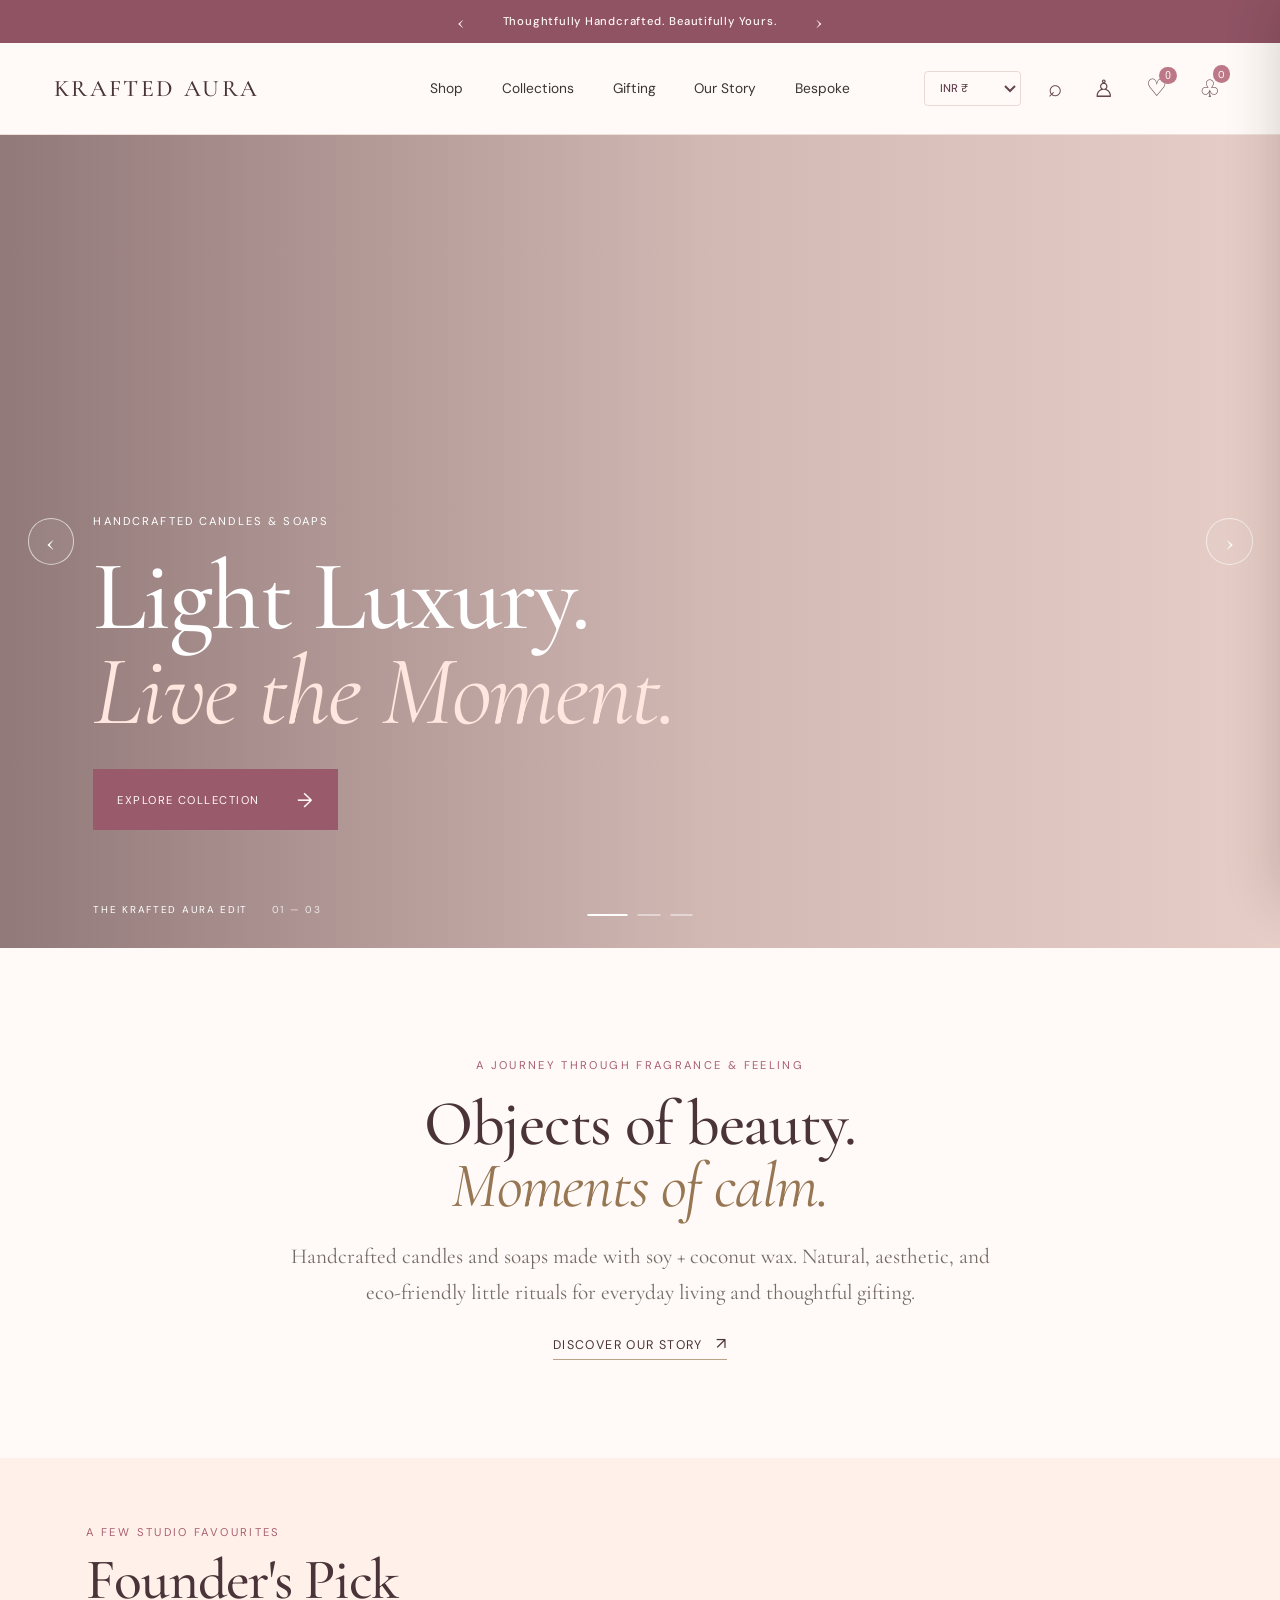
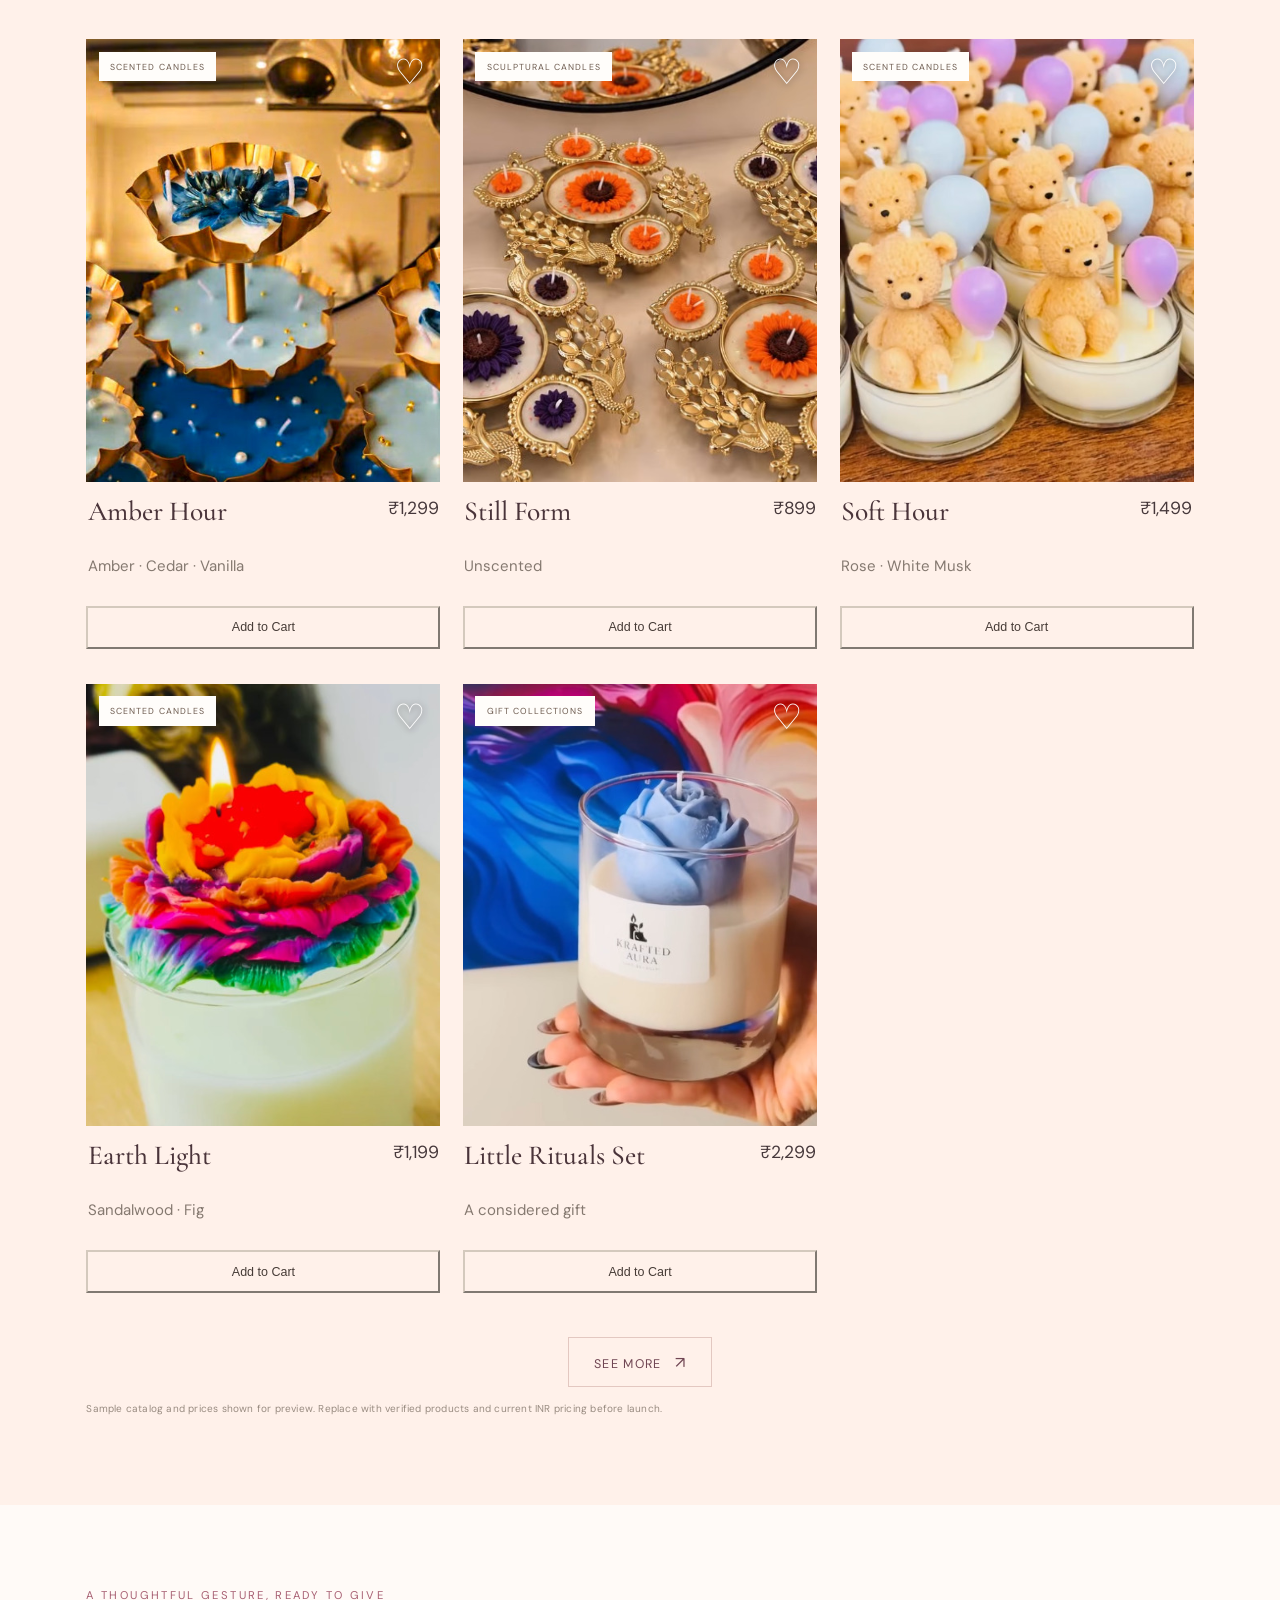
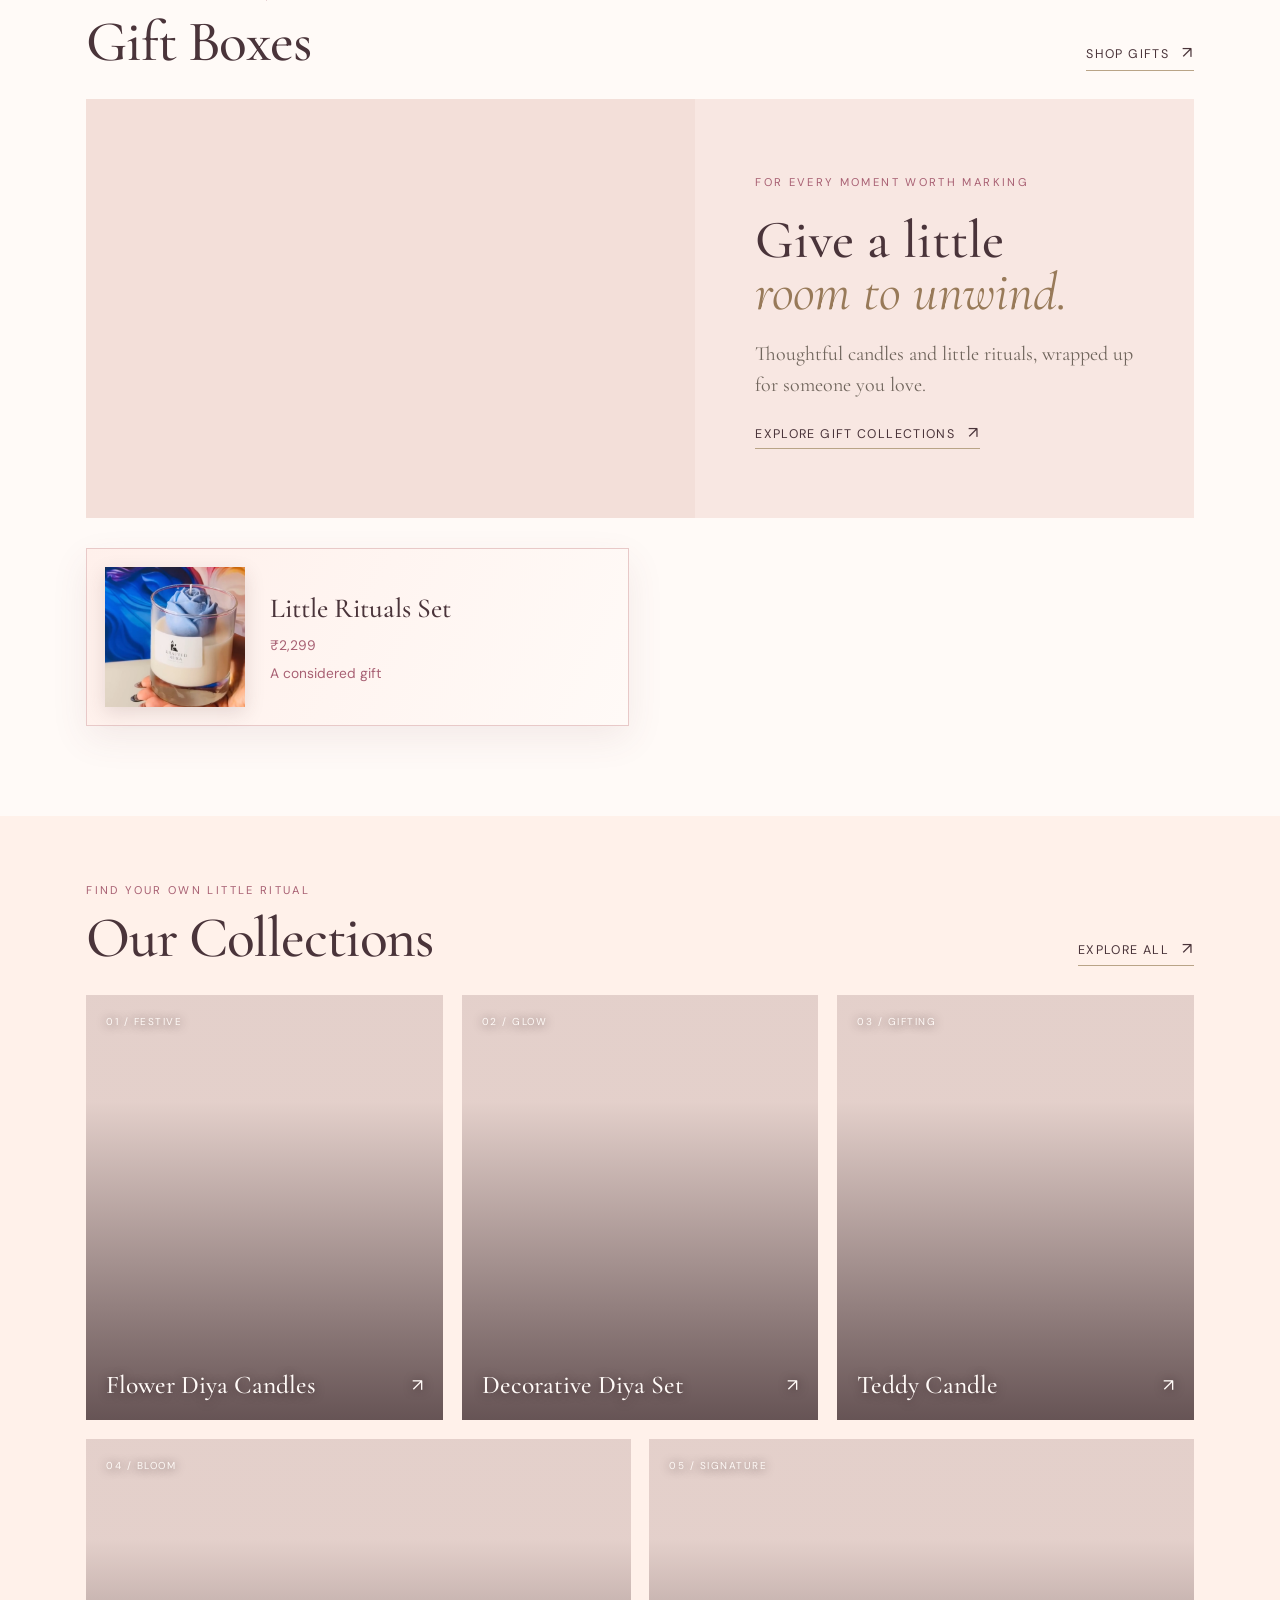
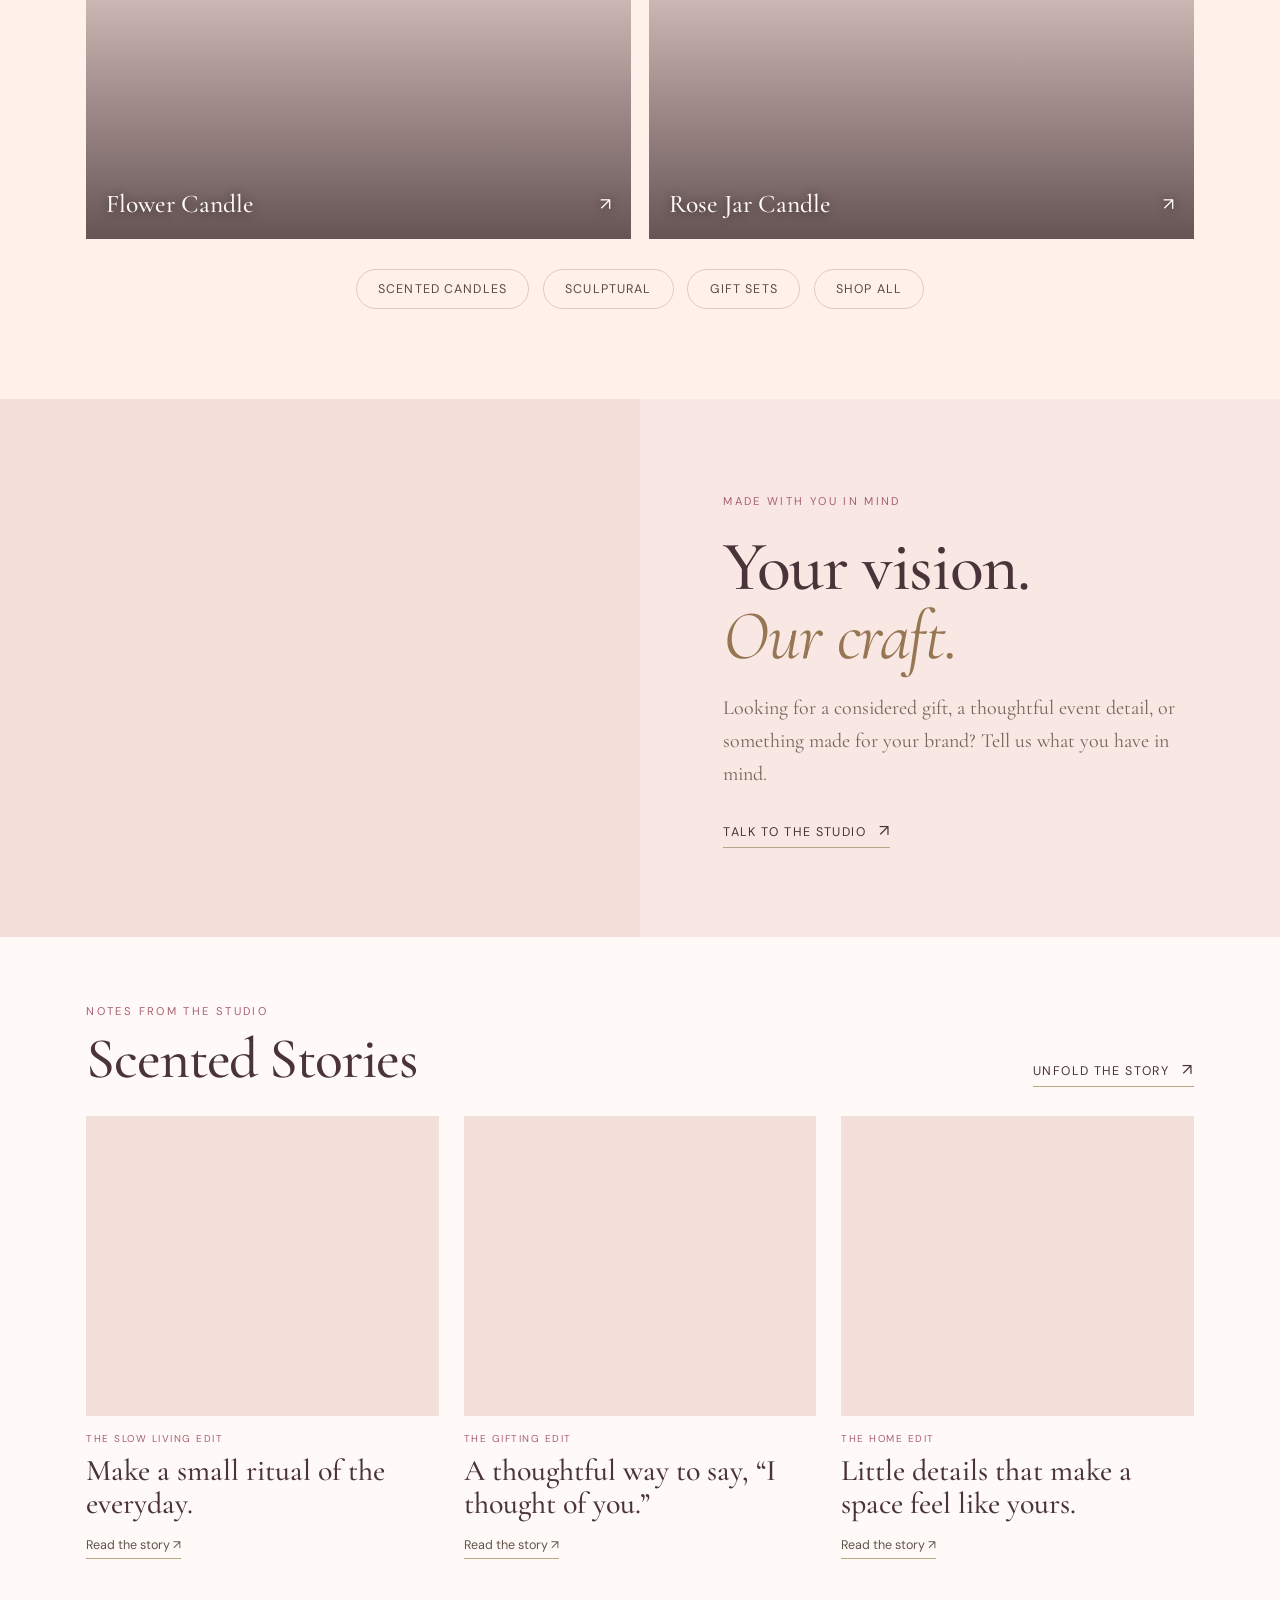
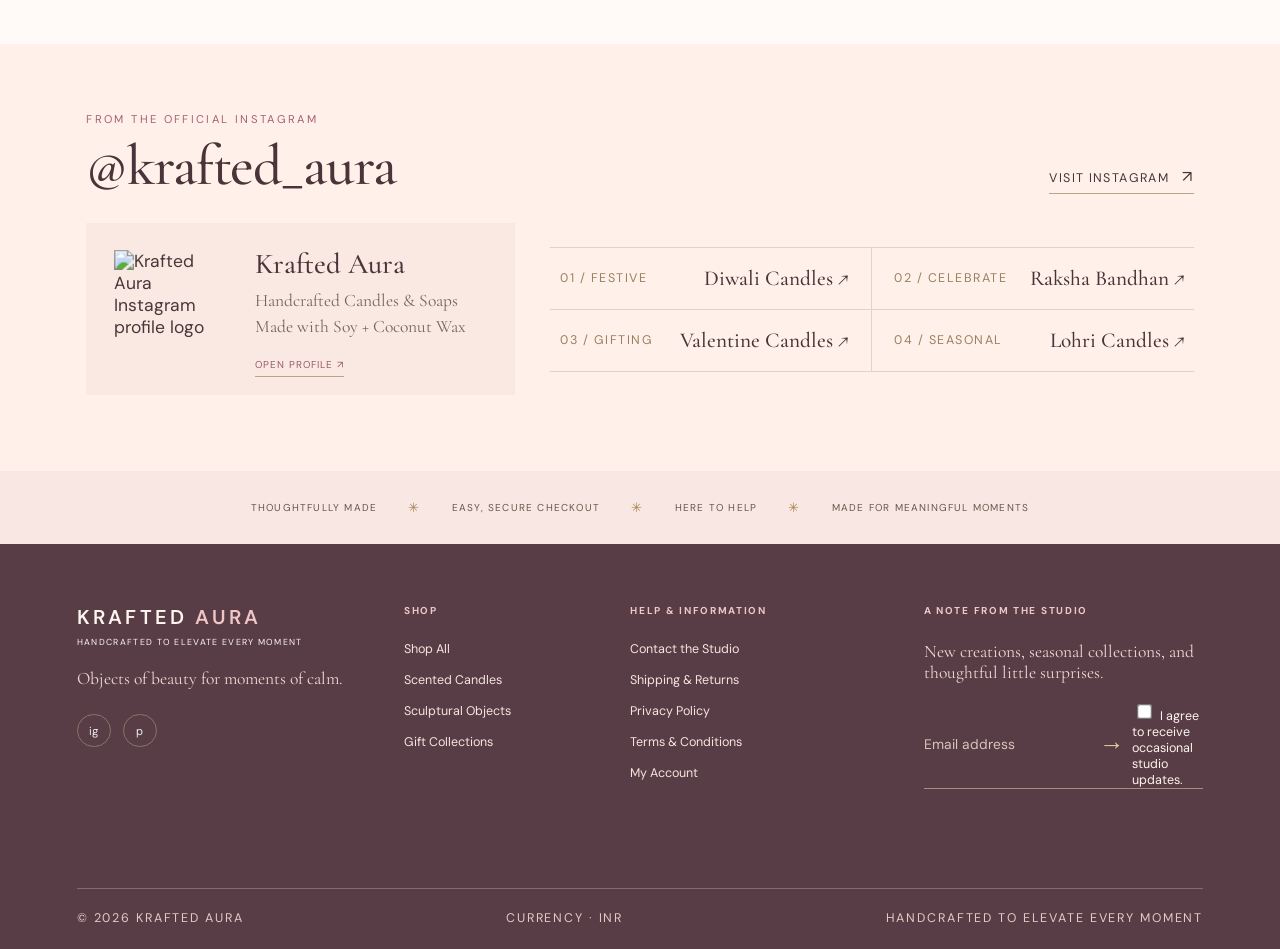
==== commit 83202991: "Update index.html" ====
--- a/index.html
+++ b/index.html
@@ -9,11 +9,11 @@
     <section class="product-showcase founder-picks"><div class="store-section-head"><div><p class="eyebrow">A FEW STUDIO FAVOURITES</p><h2>Founder's Pick</h2></div></div><div class="product-layout" id="product-area"></div><div class="see-more-row"><a class="under-link" href="shop.html">See more <span>↗</span></a></div><p class="data-note">Sample catalog and prices shown for preview. Replace with verified products and current INR pricing before launch.</p></section>
     <section class="product-showcase gift-showcase"><div class="store-section-head"><div><p class="eyebrow">A THOUGHTFUL GESTURE, READY TO GIVE</p><h2>Gift Boxes</h2></div><a class="under-link" href="shop.html?category=Gift%20Collections">Shop gifts <span>↗</span></a></div><div class="gift-banner"><div class="gift-banner-photo"></div><div class="gift-banner-copy"><p class="eyebrow">FOR EVERY MOMENT WORTH MARKING</p><h3>Give a little<br><em>room to unwind.</em></h3><p>Thoughtful candles and little rituals, wrapped up for someone you love.</p><a class="under-link" href="shop.html?category=Gift%20Collections">Explore Gift Collections <span>↗</span></a></div></div><div class="gift-product-row" id="gift-products"></div></section>
     <section class="collection-showcase" id="collections"><div class="store-section-head"><div><p class="eyebrow">FIND YOUR OWN LITTLE RITUAL</p><h2>Our Collections</h2></div><a class="under-link" href="shop.html">Explore all <span>↗</span></a></div><div class="collection-tiles">
-<a href="shop.html?category=Scented%20Candles" class="collection-tile ritual-tile" style="background-image:url('assests/1.jpg')"><span>01 / FESTIVE</span><b>Flower Diya Candles <i>↗</i></b></a>
-<a href="shop.html?category=Gift%20Collections" class="collection-tile ritual-tile" style="background-image:url('assests/2.jpg')"><span>02 / GLOW</span><b>Decorative Diya Set <i>↗</i></b></a>
-<a href="shop.html?category=Gift%20Collections" class="collection-tile ritual-tile" style="background-image:url('assests/3.jpg')"><span>03 / GIFTING</span><b>Teddy Candle <i>↗</i></b></a>
-<a href="shop.html?category=Scented%20Candles" class="collection-tile ritual-tile" style="background-image:url('assests/4.jpg')"><span>04 / BLOOM</span><b>Flower Candle <i>↗</i></b></a>
-<a href="shop.html?category=Scented%20Candles" class="collection-tile ritual-tile" style="background-image:url('assests/5.jpg')"><span>05 / SIGNATURE</span><b>Rose Jar Candle <i>↗</i></b></a>
+<a href="shop.html?category=Scented%20Candles" class="collection-tile ritual-tile ritual-image-1"><span>01 / FESTIVE</span><b>Flower Diya Candles <i>↗</i></b></a>
+<a href="shop.html?category=Gift%20Collections" class="collection-tile ritual-tile ritual-image-2"><span>02 / GLOW</span><b>Decorative Diya Set <i>↗</i></b></a>
+<a href="shop.html?category=Gift%20Collections" class="collection-tile ritual-tile ritual-image-3"><span>03 / GIFTING</span><b>Teddy Candle <i>↗</i></b></a>
+<a href="shop.html?category=Scented%20Candles" class="collection-tile ritual-tile ritual-image-4"><span>04 / BLOOM</span><b>Flower Candle <i>↗</i></b></a>
+<a href="shop.html?category=Scented%20Candles" class="collection-tile ritual-tile ritual-image-5"><span>05 / SIGNATURE</span><b>Rose Jar Candle <i>↗</i></b></a>
 </div><div class="collection-pills"><a href="shop.html?category=Scented%20Candles">Scented Candles</a><a href="shop.html?category=Sculptural%20Candles">Sculptural</a><a href="shop.html?category=Gift%20Collections">Gift Sets</a><a href="shop.html">Shop All</a></div></section>
     <section class="bespoke-block" id="studio"><div class="bespoke-photo"></div><div class="bespoke-copy"><p class="eyebrow">MADE WITH YOU IN MIND</p><h2>Your vision.<br><em>Our craft.</em></h2><p>Looking for a considered gift, a thoughtful event detail, or something made for your brand? Tell us what you have in mind.</p><a class="under-link" href="#footer">Talk to the Studio <span>↗</span></a></div></section>
     <section class="journal-section"><div class="store-section-head"><div><p class="eyebrow">NOTES FROM THE STUDIO</p><h2>Scented Stories</h2></div><a class="under-link" href="#journal">Unfold the Story <span>↗</span></a></div><div class="journal-grid" id="journal"><article><div class="journal-photo journal-one"></div><p>THE SLOW LIVING EDIT</p><h3>Make a small ritual of the everyday.</h3><a href="#story">Read the story ↗</a></article><article><div class="journal-photo journal-two"></div><p>THE GIFTING EDIT</p><h3>A thoughtful way to say, “I thought of you.”</h3><a href="#collections">Read the story ↗</a></article><article><div class="journal-photo journal-three"></div><p>THE HOME EDIT</p><h3>Little details that make a space feel like yours.</h3><a href="#collections">Read the story ↗</a></article></div></section>
